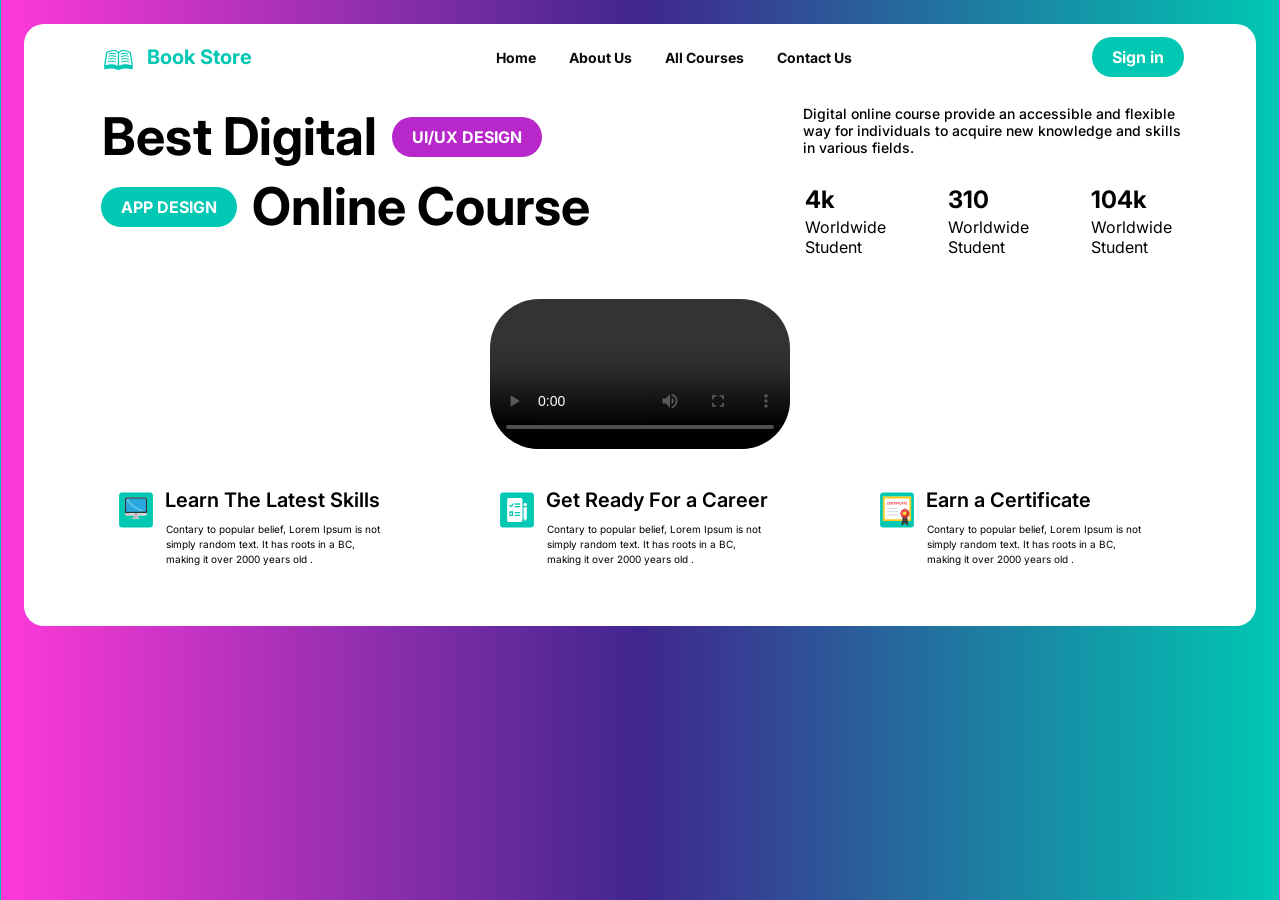
==== Project_1/index.html @ fe752766 "Update existing code files" ====
<!DOCTYPE html>
 <html lang="en">
 <head>
    <meta charset="UTF-8">
    <meta name="viewport" content="width=device-width, initial-scale=1.0"/>
    <link rel="stylesheet" href="./style.css">
    <title>Book Store</title>
 </head>
 <body>
     <div class="main-container">
        <!-- navbar start -->
        <nav class="navbar">
            <div class="logo">
                <img src="./images/Logo.svg" alt="logo"/>
                <span class="company-name">Book Store</span>
            </div>
         <ul class="navbutton">
             <li><a href="#">Home</a></li>
             <li><a href="#">About Us</a></li>
             <li><a href="#">All Courses</a></li>
             <li><a href="#">Contact Us</a></li>
         </ul>
            <a class="sign-btn" href="./website_link/signin.html" >Sign in</a>
        </nav>
        <!-- navbar ends -->


        <!-- HERO-CONTAINER BEGINS -->
        <header class="hero-section">
           <div class="hero-container">
              <div class="hero-top">
                   
                 <div class="hero-title1">

                    <div class="title-1-a">
                        <h1>Best Digital</h1>
                        <span class="badge-purple">UI/UX DESIGN</span>                      
                    </div>
                    
                    <div class="title-1-b">                     
                      <span class="badge-green">APP DESIGN</span>
                      <h1>Online Course</h1>
                    </div>                                   
                </div>
                <div class="hero-top-right">
                <!-- LEFT-PARAGRAPH -->
                      <div>
                        <p class="paragraph-1">Digital online course provide an accessible and flexible <br>way for individuals to acquire new knowledge and skills <br>in various fields.</p>
                      </div>
                <!-- LEFT-PARAGRAPH -->
                <!-- LEFT-PARAGRAPH STATS -->
                 <DIV class="stats">
                    <div class="stats-item">
                        <h2>4k</h2>
                        <p>Worldwide <br>Student</p>
                    </div>
                    <div class="stats-item">
                        <h2>310</h2>
                        <p>Worldwide <br>Student</p>
                    </div>
                    <div class="stats-item">
                        <h2>104k</h2>
                        <p>Worldwide <br>Student</p>
                    </div>
                 </DIV>
                 </div>

                <!-- VIDEO -->
                  </div>
                  <div class="video-placeholder">
                      <video src="./video/generate_a_small_video_with_sa.mp4" controls >My Video</video>           
                  </div>
                <!-- VIDEO ENDS  -->

                <!-- KEY LEARNING OUTCOMES -->
                 <div class="outcomes">
                    
                    <div class="outcomes-1">     
                        <img src="./images/skill.svg" alt="">  
                        <div class="text">                
                        <h4>Learn The Latest Skills</h4>
                        <p>Contary to popular belief, Lorem Ipsum is not <br>simply random text. It has roots in a BC, <br>making it over 2000 years old .</p>
                        </div>
                    </div>
                    
                    <div class="outcomes-1">
                        <img src="./images/career.svg" alt="">   
                        <div class="text">                    
                        <h4>Get Ready For a Career</h4>
                        <p>Contary to popular belief, Lorem Ipsum is not <br>simply random text. It has roots in a BC, <br>making it over 2000 years old .</p>
                        </div> 
                    </div>
                    
                    <div class="outcomes-1">
                        <img src="./images/certificate.svg" alt="">
                        <div class="text">
                        <h4>Earn a Certificate</h4>
                        <p>Contary to popular belief, Lorem Ipsum is not <br>simply random text. It has roots in a BC, <br>making it over 2000 years old .</p>
                        </div>
                    </div>
                 </div>

                 <div>
                    
                 </div>
           </div>
        </header>
        
     </div>


     
 </body>
 </html>
---- Project_1/style.css ----
@import url('https://fonts.googleapis.com/css2?family=Inter:wght@100..900&display=swap');

.dummy {
    font-family: "Inter", sans-serif;
}

:root {
    --accent-mint: #00C8B3;
    --regular-white: #FFFFFF;
    --light-purple: #B727CA;
}

* {
    margin: 1px;
    padding: 1px;
    box-sizing: border-box;
}

body {
    font-family: "Inter", sans-serif;
    padding: 20px;
    background: linear-gradient(to right,#FE39DA,#40268E, #00C8B3);
}
.main-container{
    background-color: #FFFFFF;
    border-radius: 20px;
    padding: 10px;
}
.navbar {
    display: flex;
    align-items: center;
    justify-content: space-between;
    gap: 20px;
    top:0%;
    left: 0%;
    padding-left: 65px;
    padding-right: 60px;
}
.navbutton{
    display: flex;
    gap: 25px;
    color: #141414;
    
    list-style-type: none;
    align-items: center;
    font-weight: 400;
    text-align: center;
}
.logo {
    display:flex;
    align-items: center;
    gap: 10px;
}
.logo img {
      height: 31px;
      width: 31px;
}
.company-name {
     font-weight: bold;
     color: #00C8B3;
     font-size: 20px;   
     
}
.navbutton a{
    
    font-size: 14px;
    color: #0a0a0a;
    text-decoration-line: none;
    font-weight: bold;
}
.sign-btn {
    background-color: #00C8B3;
    color: #FFFFFF;
    padding: 10px 20px;
    border-radius: 20px;
    align-items: center;
    font-weight: 400;
    font-weight: bold;
    display: inline-flex;
    list-style-type: none;
    text-decoration: none;
    justify-content: center;  
}

.hero-top{
    display:flex;
    justify-content: space-between;
    align-items: flex-start;
    padding: 8px 18px;
}
.hero-title1{
    padding: 8px 18px;
    padding-left: 40px;
    justify-content: space-between;
    align-items: flex-start;
}
.title-1-a{
    display: flex;
    align-items: center;
    gap: 12px;
}
.title-1-b{
    display: flex;
    align-items: center;
    gap: 12px;
}
h1{
    font-size: 52px;
    font-weight: bolder;
}

.badge-purple{
    right: 100px;
    background-color: #B727CA;
    color:#FFFFFF;
    font-weight: bold;
    padding: 10px 20px;
    border-radius: 20px;
}
.badge-green{
    background-color: #00C8B3;
    color:#FFFFFF;
    font-weight: bold;
    padding: 10px 20px;
    border-radius: 20px;
}
.hero-top-right{
    display:flex;
    flex-direction: column;
}
.paragraph-1{
    text-align: left;
    font-size: 14px;
    font-weight: 500;
    margin-right: 20px;
    padding: 8px 18px;
    
}
.stats{
    display: flex;
    gap: 20px;
    margin-top: 10px;
    margin-right: 8px;
    text-align: left;

}
.stats-item{
   padding: 4px 18px; 
   padding-right: 18px;
}
.stats-item\h2{
    font-size: 30px;
}
.stats-item\p{
    font-size: 14px;
}
.video-placeholder{
    display: flex;
    align-items: center;
    justify-content: center;
    align-items: center;
    width: 100%;
    margin: 20px auto;
}
.video-placeholder video{
    border-radius: 50px;
    max-width: 1150px;
    height: auto;
}

.outcomes{
    margin-left: 50px;
    margin-right: 10px;
    display:flex;
    justify-content: space-between;
    gap: -25px;
    margin-top: 30px;
}
.outcomes-1{
    display: flex;
    align-items: flex-start;
    gap: 1px;
    flex:1;
    
}
.outcomes-1 img{
    width: 150px;
    height:150px;
    margin-right: -50px;
    margin-left: -30px;
    margin-top: -50px;
    margin-bottom: 20px;
}

.text h4{
    margin: 0;
    font-size: 20px;
    font-weight: 600;
}
.text p{
    margin-top: 8px;
    line-height: 1.5;
    font-size: 10px;
}
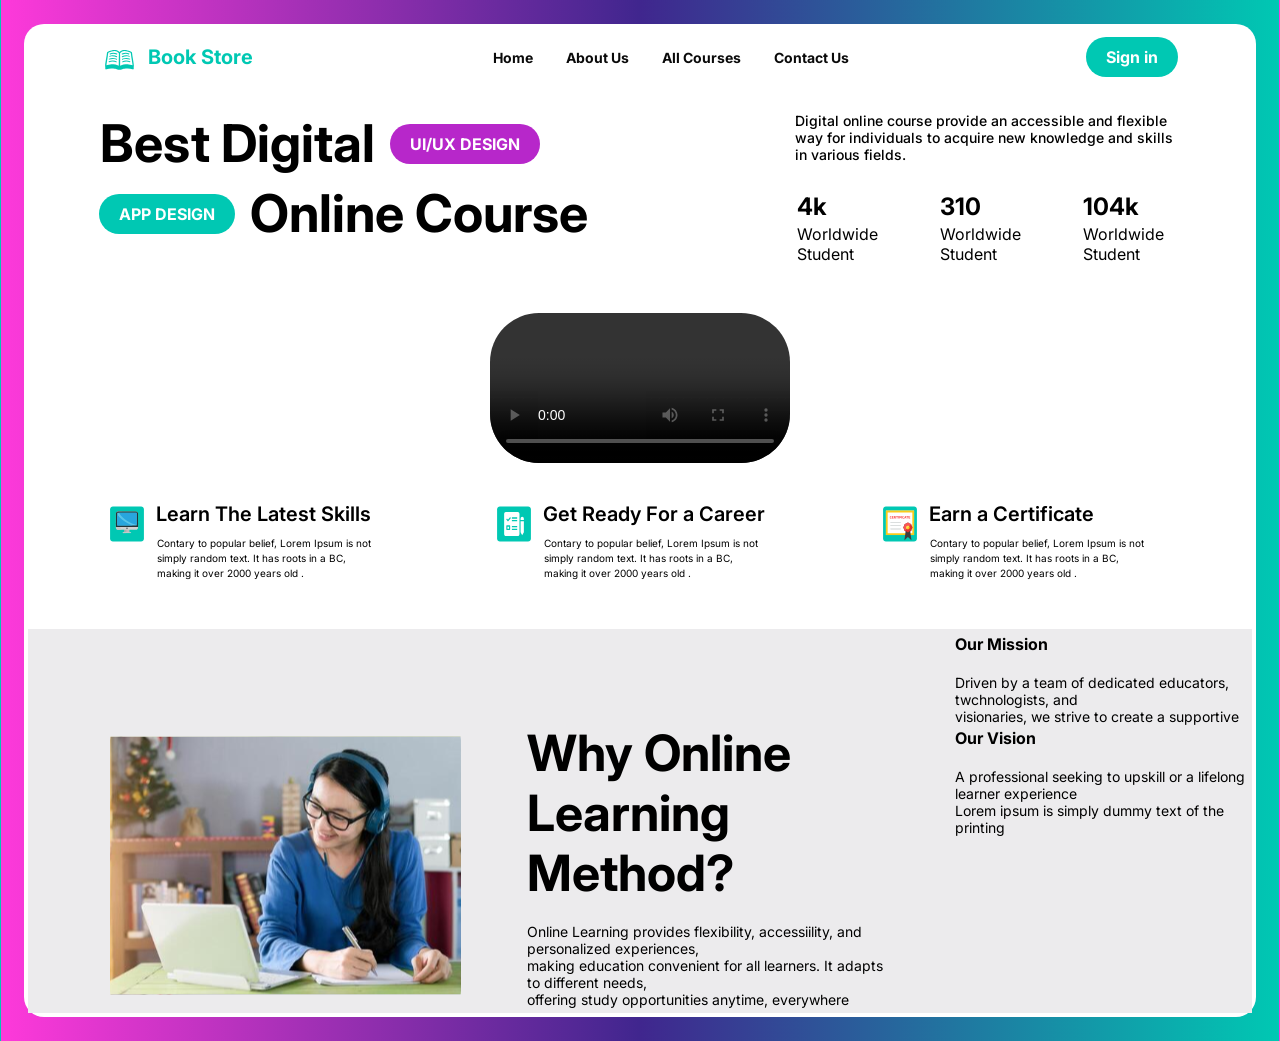
==== commit b7619b81: "commit" ====
--- a/Project_1/index.html
+++ b/Project_1/index.html
@@ -65,7 +65,7 @@
                  </DIV>
                  </div>
 
-                <!-- VIDEO -->
+            <!-- VIDEO -->
                   </div>
                   <div class="video-placeholder">
                       <video src="./video/generate_a_small_video_with_sa.mp4" controls >My Video</video>           
@@ -99,12 +99,25 @@
                         </div>
                     </div>
                  </div>
-
-                 <div>
-                    
-                 </div>
            </div>
         </header>
+        <main class="hero-middle">
+            <div class="hero-middle-top">
+                  <img src="./images/Why Online learning method.svg" alt="Online Learning">
+               
+                <div class="hero-middle-top-text">
+                    <h2>Why Online <br>Learning Method?</h2>
+                    <p>Online Learning provides flexibility, accessiility, and personalized experiences, <br>making education convenient for all learners. It adapts to different needs, <br>offering study opportunities anytime, everywhere </p>
+                </div>
+                  
+                  <div class="hero-middle-top-text-1">
+                    <h4>Our Mission</h4>
+                    <p>Driven by a team of dedicated educators, twchnologists, and <br>visionaries, we strive to create a supportive</p>
+                    <h4>Our Vision</h4>
+                    <p>A professional seeking to upskill or a lifelong learner experience <br>Lorem ipsum is simply dummy text of the printing</p>
+                  </div>               
+            </div>
+        </main>
         
      </div>
 
--- a/Project_1/style.css
+++ b/Project_1/style.css
@@ -24,7 +24,7 @@
 .main-container{
     background-color: #FFFFFF;
     border-radius: 20px;
-    padding: 10px;
+    padding-top: 10px;
 }
 .navbar {
     display: flex;
@@ -33,8 +33,8 @@
     gap: 20px;
     top:0%;
     left: 0%;
-    padding-left: 65px;
-    padding-right: 60px;
+    padding-left: 75px;
+    padding-right: 75px;
 }
 .navbutton{
     display: flex;
@@ -58,8 +58,7 @@
 .company-name {
      font-weight: bold;
      color: #00C8B3;
-     font-size: 20px;   
-     
+     font-size: 20px;    
 }
 .navbutton a{
     
@@ -86,7 +85,7 @@
     display:flex;
     justify-content: space-between;
     align-items: flex-start;
-    padding: 8px 18px;
+    padding: 15px 25px;
 }
 .hero-title1{
     padding: 8px 18px;
@@ -132,8 +131,9 @@
     text-align: left;
     font-size: 14px;
     font-weight: 500;
-    margin-right: 20px;
+    margin-right: 30px;
     padding: 8px 18px;
+
     
 }
 .stats{
@@ -203,3 +203,36 @@
     font-size: 10px;
 }
 
+.hero-middle-top{
+    background-color: #ECEBED;
+    display: flex;
+    gap: 60px; 
+}
+.hero-middle-top img{
+    border-radius: 20px;
+    align-items: center;
+    margin-left: 80px;
+    margin-top: 90px;
+    width: 500px;
+    height: auto;
+   
+}
+.hero-middle-top-text h2{
+    margin-top: 90px;
+    font-weight: bolder;
+    font-size: 50px;
+    
+}
+.hero-middle-top-text p{
+    margin-top: 18px;
+    font-size: 14px;
+}
+.hero-middle-top-text-1{
+   text-align: left;
+    align-items: center;
+}
+.hero-middle-top-text-1 h4{}
+.hero-middle-top-text-1 p{
+    margin-top: 18px;
+    font-size: 14px;
+}
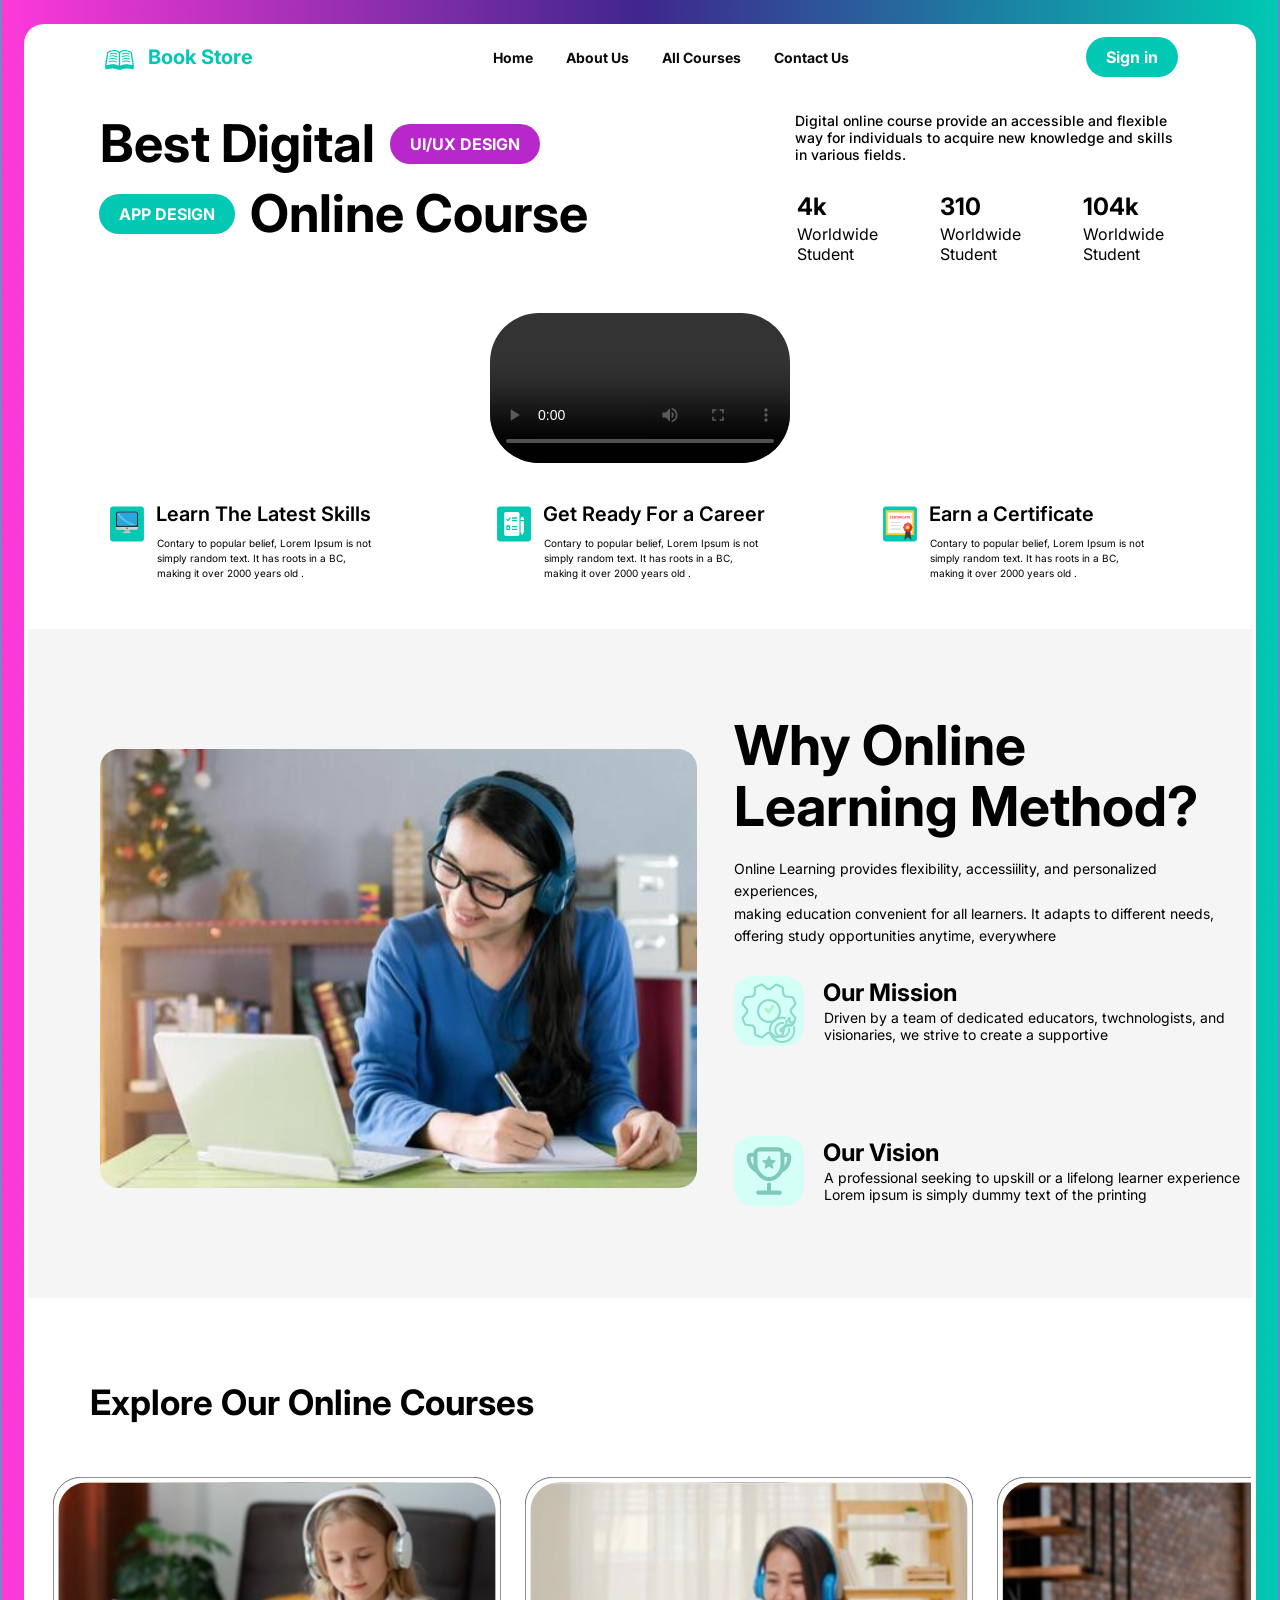
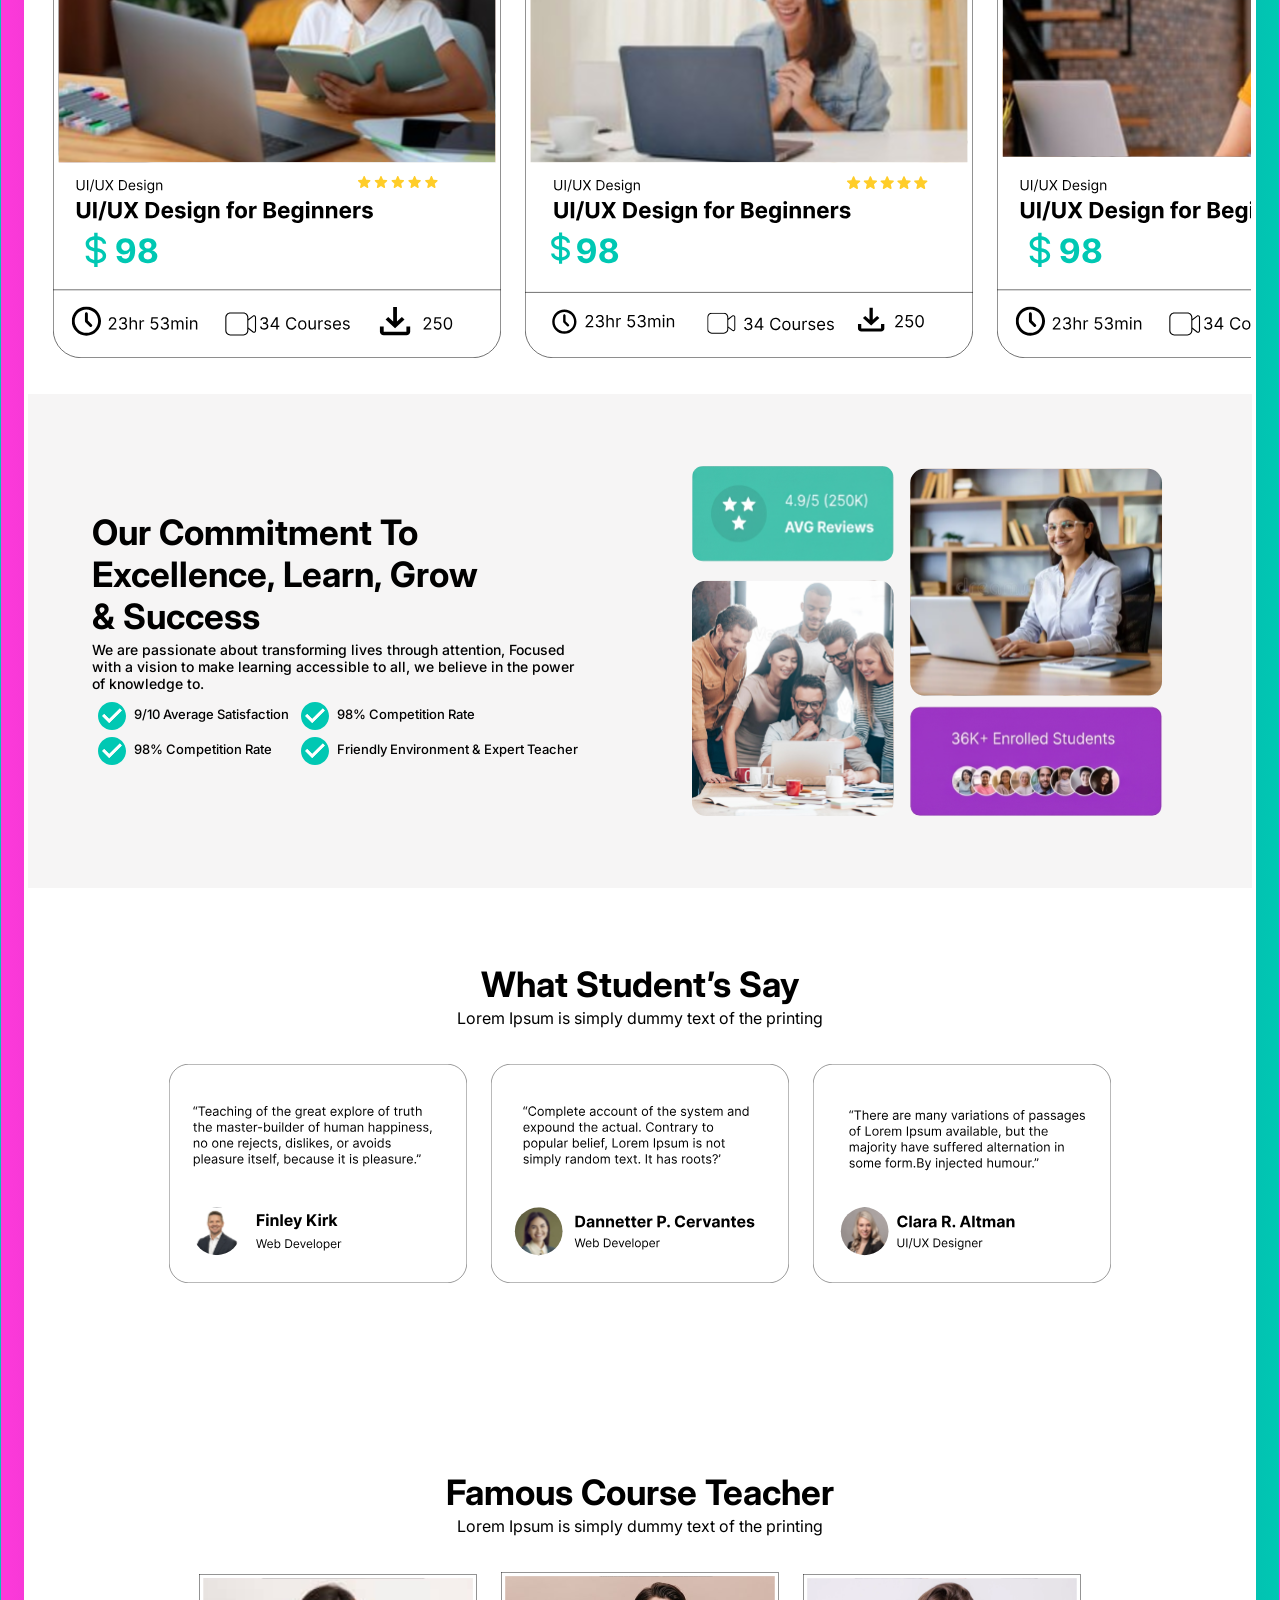
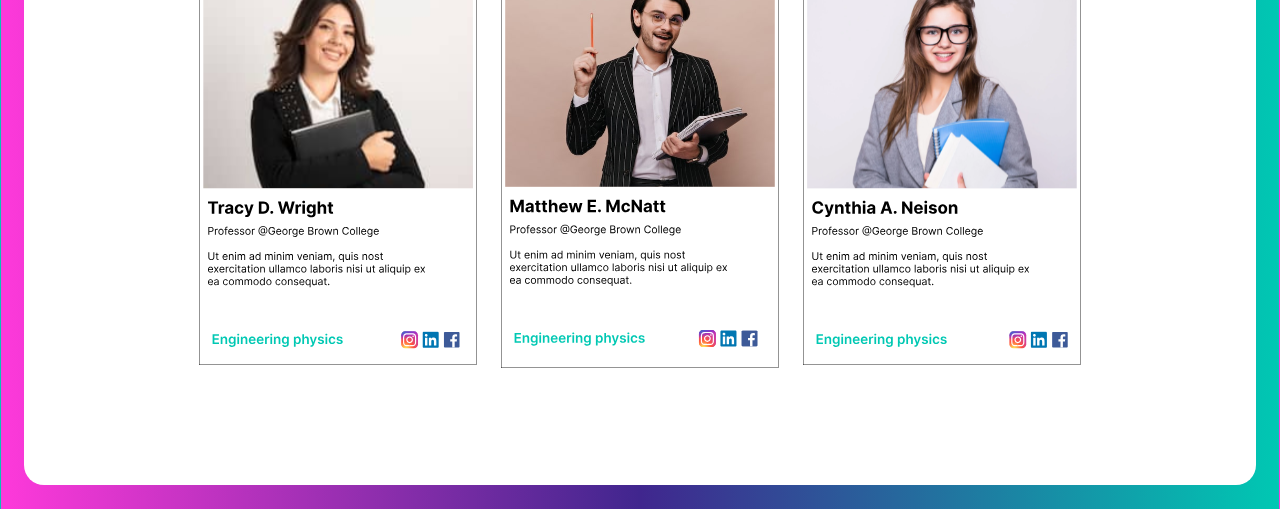
==== commit 4db14435: "update" ====
--- a/Project_1/index.html
+++ b/Project_1/index.html
@@ -102,26 +102,120 @@
            </div>
         </header>
         <main class="hero-middle">
+
+            <!-- Why Online Learning Method Start-->
             <div class="hero-middle-top">
                   <img src="./images/Why Online learning method.svg" alt="Online Learning">
-               
+               <div class="right-content">
                 <div class="hero-middle-top-text">
                     <h2>Why Online <br>Learning Method?</h2>
                     <p>Online Learning provides flexibility, accessiility, and personalized experiences, <br>making education convenient for all learners. It adapts to different needs, <br>offering study opportunities anytime, everywhere </p>
                 </div>
                   
-                  <div class="hero-middle-top-text-1">
-                    <h4>Our Mission</h4>
-                    <p>Driven by a team of dedicated educators, twchnologists, and <br>visionaries, we strive to create a supportive</p>
-                    <h4>Our Vision</h4>
-                    <p>A professional seeking to upskill or a lifelong learner experience <br>Lorem ipsum is simply dummy text of the printing</p>
-                  </div>               
-            </div>
+                  <div class="mission-vision-box">
+                    <!-- Our Mission Starts-->
+                    <div class="mission-vision">
+                       <img src="./images/our mission.svg" alt="Our Mission">
+                       <div class="mission">
+                        <h4>Our Mission</h4>
+                        <p>Driven by a team of dedicated educators, twchnologists, and <br>visionaries, we strive to create a supportive</p>
+                       </div>
+                    </div>
+                    <!-- Our Mission Ends-->
+                    
+                    <!-- Our Vision Starts-->
+                    <div class="mission-vision">
+                      <img src="./images/our vision.svg" alt="Our Vision">
+                      <div class="vision">
+                       <h4>Our Vision</h4>
+                       <p>A professional seeking to upskill or a lifelong learner experience <br>Lorem ipsum is simply dummy text of the printing</p>
+                      </div>
+                    </div>
+                    <!-- Our Vision Ends-->
+                  </div>  
+                  </div>             
+            </div>
+            <!-- Why Online Learning Method Ends-->
+
+            <!-- Online Courses Starts -->
+             <div class="online-courses">
+                <h3>Explore Our Online Courses</h3>
+                <section class="horizontal-scroll">
+                 <div class="Courses">
+                  <!-- Course-1 -->
+                  <img src="./images/Course-1.svg" alt="Course-1">
+                  <!-- Course-2 -->
+                  <img src="./images/Course-2.svg" alt="Course-2">
+                  <!-- Course-3 -->
+                  <img src="./images/Course-3.svg" alt="Course-3">
+                 </div>
+                </section>
+             </div>
+             <!-- Online Courses Ends -->
+
+             <!-- Reviews Start -->
+              <div class="hero-middle-review">
+                <div class="hero-middle-review-text">
+                  <h2>Our Commitment To <br>Excellence, Learn, Grow <br>& Success</h2>
+                  <p>We are passionate about transforming lives through attention, Focused <br>with a vision to make learning accessible to all, we believe in the power <br>of knowledge to.</p>
+                  <div class="review-box">
+                    <div class="reviews">
+                        <span class="tick-icon">
+                        <img src="./images/Tick.svg" alt="Tick">
+                        <p>9/10 Average Satisfaction</p>
+                        </span>
+                        <span class="tick-icon">
+                        <img src="./images/Tick.svg" alt="Tick">
+                        <p>98% Competition Rate</p>
+                        </span>
+                    </div>
+                    <div class="reviews">
+                        <span class="tick-icon">
+                        <img src="./images/Tick.svg" alt="Tick">
+                        <p>98% Competition Rate</p>
+                        </span>
+                        <span class="tick-icon">
+                        <img src="./images/Tick.svg" alt="Tick">
+                        <p>Friendly Environment & Expert Teacher</p>
+                        </span>                       
+                    </div>
+                  </div>
+                </div>
+                <img class="review-icon" src="./images/review.svg" alt="">
+              </div>
+            <!-- Reviews ENDS -->
+
+            <!-- TESTIMONIALS STARTS -->
+            <div class="hero-middle-testimonials">
+                <div class="hero-middle-testimonials-text">
+                   <h2>What Student’s Say</h2>
+                   <p>Lorem Ipsum is simply dummy text of the printing </p>
+                </div>
+                <div class="testimonials">
+                    <img src="./images/testimonials-1.svg" alt="testimonials-1">
+                    <img src="./images/testimonials-2.svg" alt="testimonials-2">
+                    <img src="./images/testimonials-3.svg" alt="testimonials-3">
+                </div>
+            </div>
+            <!-- TESTIMONIALS ENDS -->
+
+            <!-- TEACHERS STARTS -->
+            <div class="hero-middle-teacher">
+              <div class="hero-middle-teacher-text">
+                   <h2>Famous Course Teacher</h2>
+                   <p>Lorem Ipsum is simply dummy text of the printing </p>
+              </div>
+              <div class="teacchers">
+                <img src="./images/teacher-1.svg" alt="">
+                <img src="./images/teacher-2.svg" alt="">
+                <img src="./images/teacher-3.svg" alt="">
+              </div>
+            </div>
+            <!-- TEACHERS ENDS -->
+
+
         </main>
         
      </div>
-
-
-     
  </body>
  </html>
--- a/Project_1/style.css
+++ b/Project_1/style.css
@@ -204,35 +204,191 @@
 }
 
 .hero-middle-top{
-    background-color: #ECEBED;
-    display: flex;
-    gap: 60px; 
+    background-color: #F6F5F5;
+    display: flex;
+    align-items: center;
+    justify-content: flex-start;
+    gap: 25px; 
+    margin-bottom: 0px;
 }
 .hero-middle-top img{
     border-radius: 20px;
-    align-items: center;
-    margin-left: 80px;
-    margin-top: 90px;
+    width: 600px;
+    height: auto; 
+    margin-left: 70px;
+    margin-top: 50px;
+    margin-bottom: 40px;
+}
+.right-content{
+    display: flex;
+    flex-direction: column;
+    margin-left: 5px;
+    margin-top: 80px;
+}
+.hero-middle-top-text h2{
+    font-weight: bolder;
+    font-size: 55px;  
+    line-height: 1.1;
+    margin-bottom: 20px;
+}
+.hero-middle-top-text p{
+    font-size: 14px;
+    line-height: 1.6;
+}
+.mission-vision-box {
+    margin-top: 20px;
+    display: flex;
+    flex-direction: column;
+    margin-left: -20px;
+
+}
+.mission-vision {
+    display: flex;
+    gap: 10px;
+    align-content: flex-start;
+    margin-bottom: 45px;
+}
+.mission-vision img{
+    width:72px;
+    height:auto;
+    margin-left: 20px;
+    margin-right: 5px;
+    margin-top: 0px;
+}
+.mission-vision h4{
+    margin: 0;
+    font-size: 24px;
+    font-weight: 600px;
+    padding-bottom: 0px;
+}
+.mission-vision p{
+    font-size: 14px;  
+}
+.mission{
+    display: flex;
+    flex-direction: column;
+    gap: 0px;
+}
+.vision{
+    display: flex;
+    flex-direction: column;  
+}
+.online-courses h3{
+    padding-top: 80px;
+    padding-left: 60px;
+    padding-bottom: 20px;
+    font-size: 35px;
+    font-weight: bolder;
+}
+.horizontal-scroll{
+    width:100%;
+    padding: 20px 0;
+}
+.Courses{
+    display: flex;
+    gap: 20px;
+    overflow-x: auto;
+    overflow-y: hidden;
+    padding: 10px 20px;
+    scroll-behavior: smooth;
+}
+.Courses img {
+    width: 450px;
+    height:483.75px;
+    object-fit: cover;
+    flex-shrink: 0;
+}
+.Courses::-webkit-scrollbar {
+    height: 8px;
+}
+.Courses::-webkit-scrollbar-thumb {
+    background: #888;
+    border-radius: 10px;
+}
+.Courses::-webkit-scrollbar-track {
+    background: #eee;
+}
+.hero-middle-review{
+    background-color: #F6F5F5;
+    display:flex;
+    padding: 70px 60px;
+    align-items: center;
+    justify-content: space-between;
+    gap: 10px
+}
+.hero-middle-review-text{
+    display: flex;
+    flex-direction: column;
+}
+.hero-middle-review-text h2{
+    font-size: 35px;
+    font-weight: bold;
+}
+.hero-middle-review-text p{
+    font-size: 14px;
+    font-weight: 500;
+}
+.review-box{
+    display: flex;
+}
+
+.reviews p{
+    font-size: 13px;
+    padding-top: 5px;
+}
+.reviews span{
+    display: flex;
+    gap: 4px;
+}
+span img{
+    width: 30px;
+    height: auto;
+}
+.review-icon{
     width: 500px;
     height: auto;
-   
-}
-.hero-middle-top-text h2{
-    margin-top: 90px;
-    font-weight: bolder;
-    font-size: 50px;
-    
-}
-.hero-middle-top-text p{
-    margin-top: 18px;
-    font-size: 14px;
-}
-.hero-middle-top-text-1{
-   text-align: left;
-    align-items: center;
-}
-.hero-middle-top-text-1 h4{}
-.hero-middle-top-text-1 p{
-    margin-top: 18px;
-    font-size: 14px;
-}
+}
+.hero-middle-testimonials{
+    padding-top: 70px;
+    padding-bottom: 70px;
+}
+.hero-middle-testimonials-text{
+    text-align: center;
+}
+.hero-middle-testimonials h2{
+    font-size: 35px;
+}
+.testimonials{
+    display: flex;
+    padding-top: 30px;
+    gap: 20px;
+    align-items: center;
+    justify-content: center;
+    padding-bottom: 40px;
+}
+.testimonials img{
+    width:300px;
+    height:auto;  
+}
+.hero-middle-teacher{
+    padding-top: 70px;
+    padding-bottom: 70px;
+}
+.hero-middle-teacher-text{
+    text-align: center;
+}
+.hero-middle-teacher-text h2{
+    font-size: 35px;
+}
+.teacchers{
+    display: flex;
+    padding-top: 30px;
+    gap: 20px;
+    align-items: center;
+    justify-content: center;
+    padding-bottom: 40px;
+}
+.teacchers img{
+    width:280px;
+    height:auto; 
+}
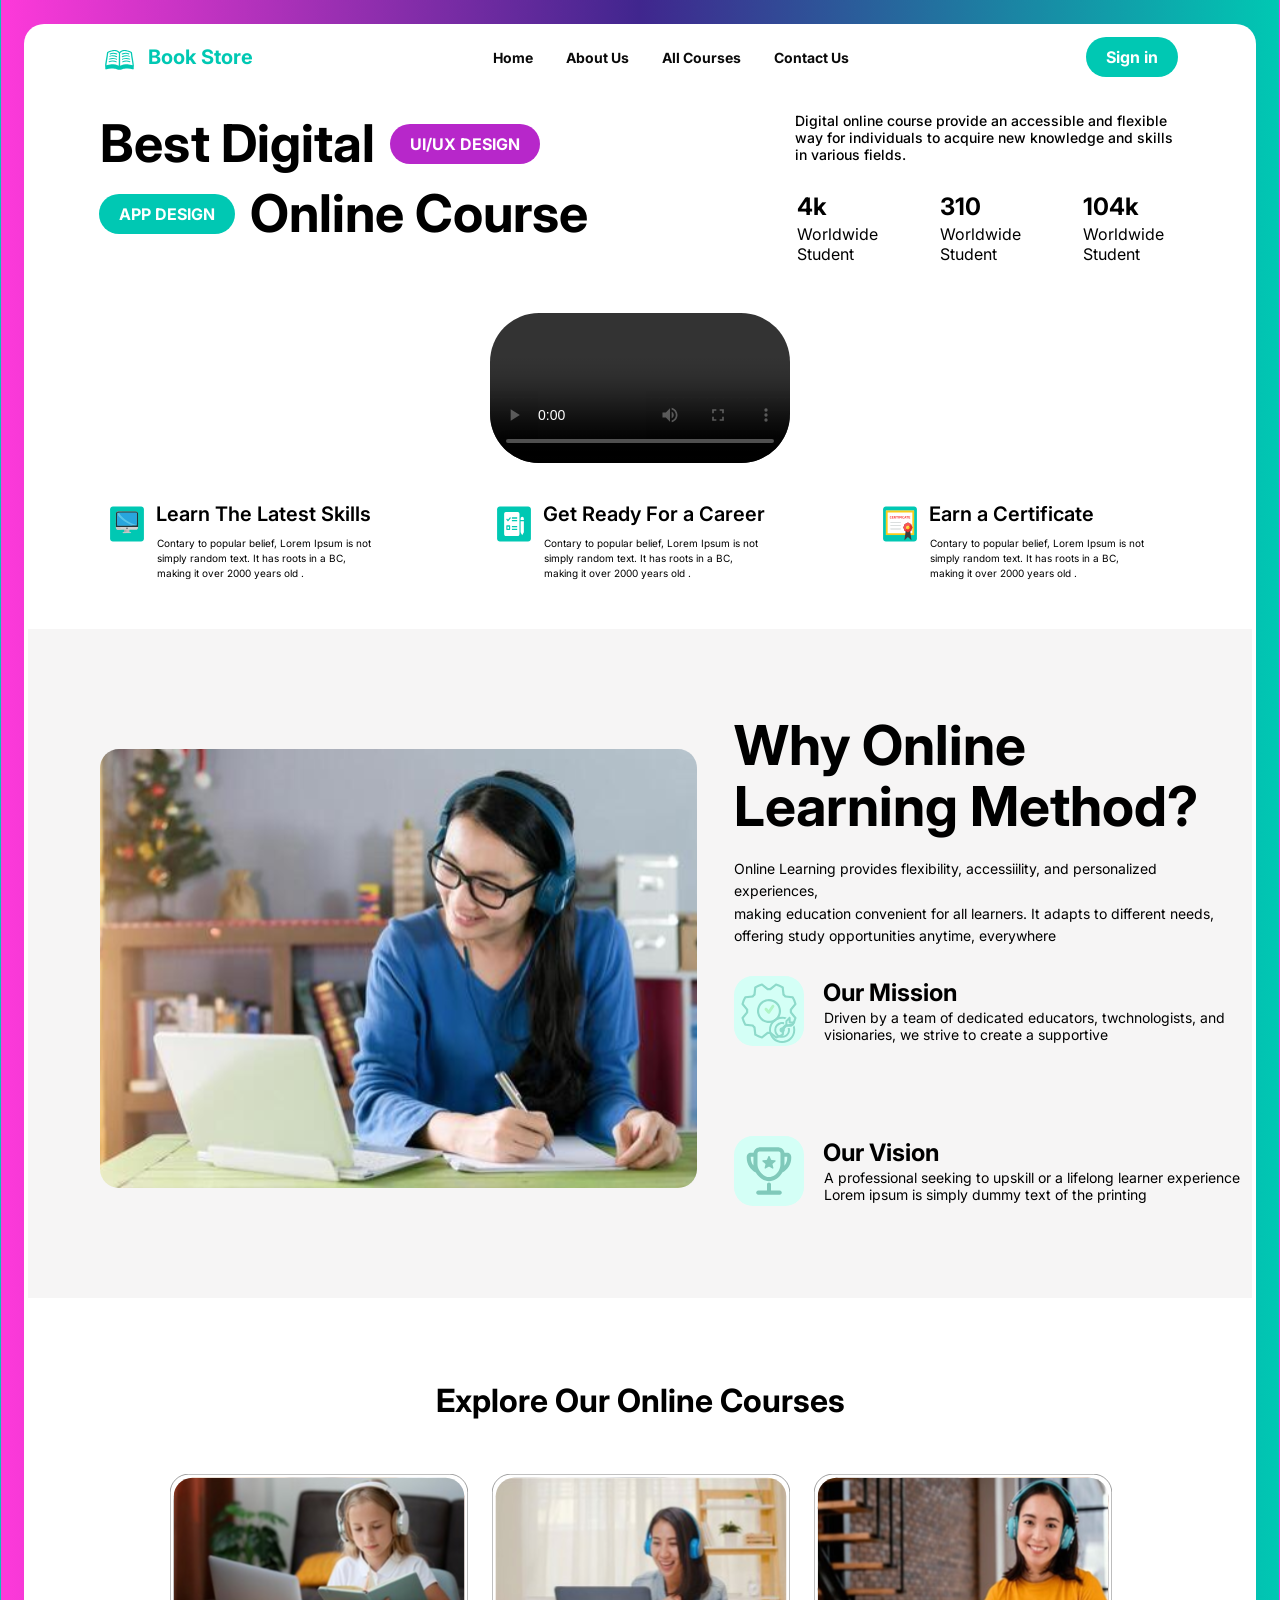
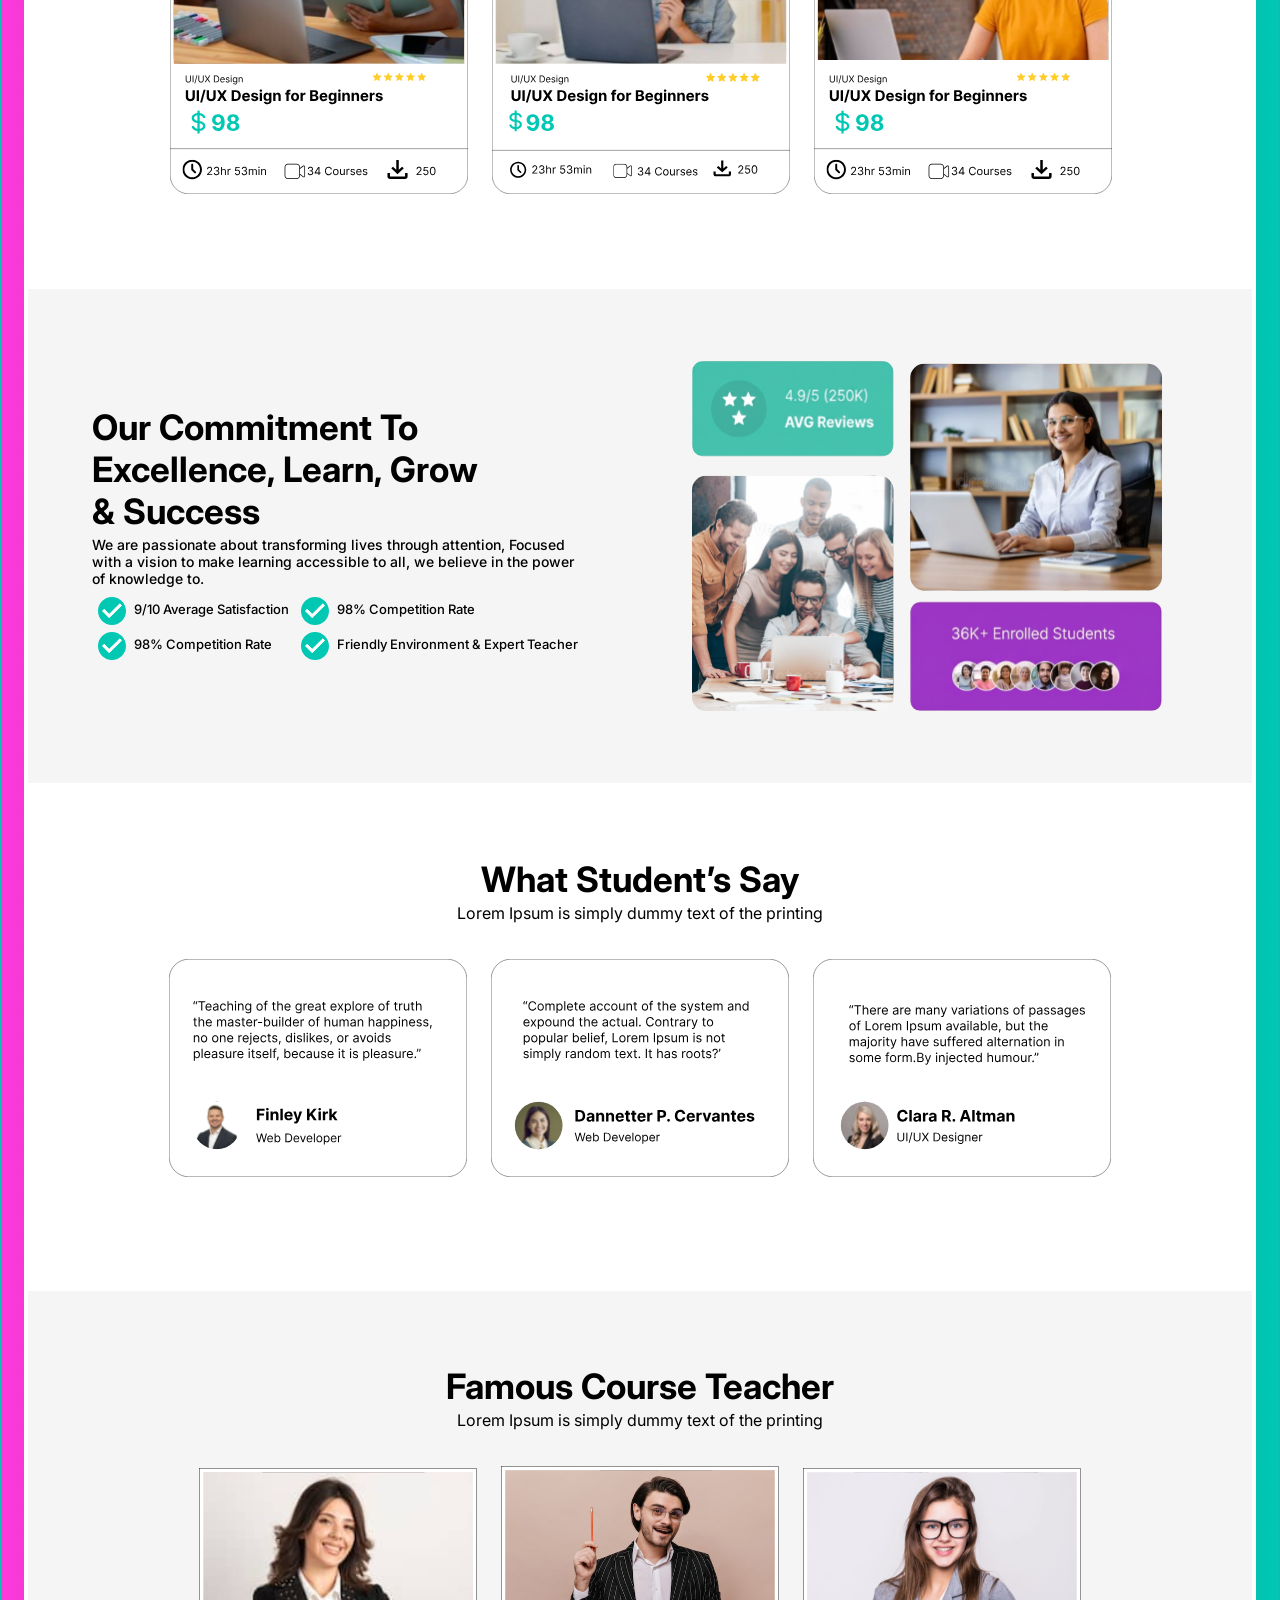
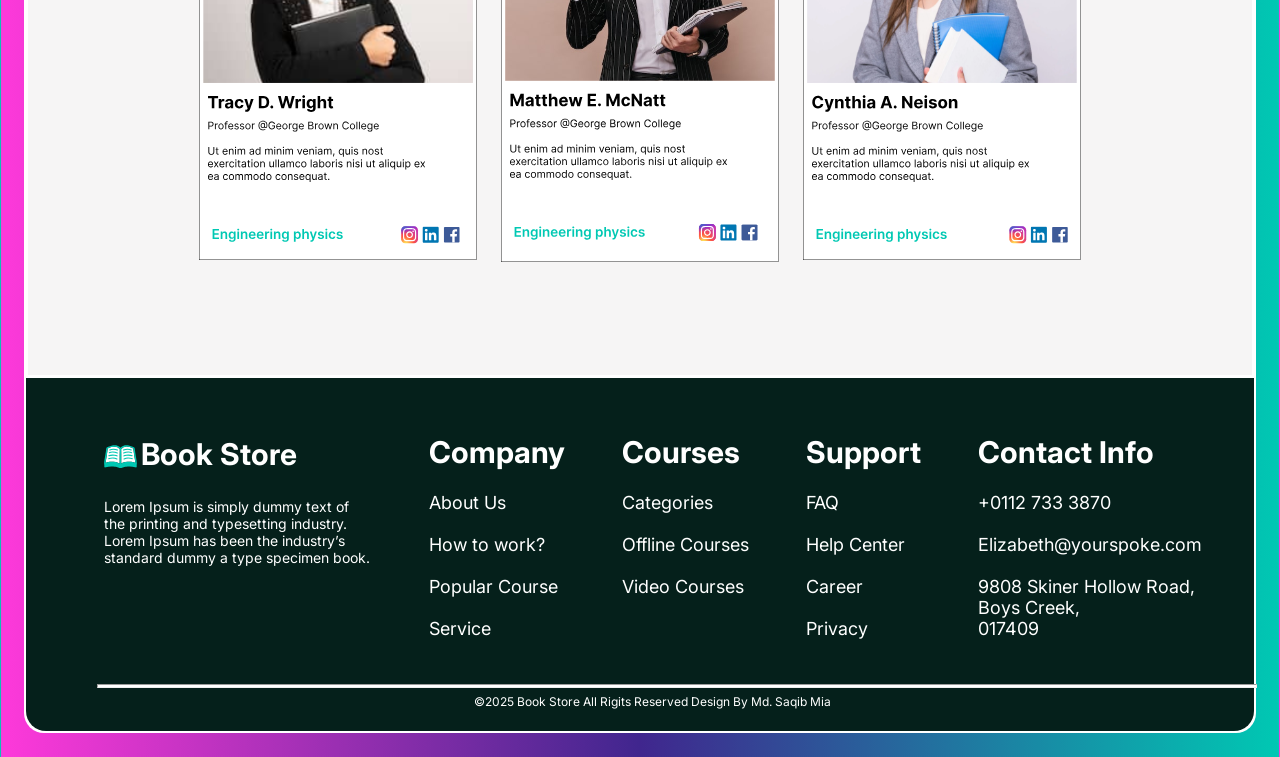
==== commit 521390d9: "update" ====
--- a/Project_1/index.html
+++ b/Project_1/index.html
@@ -212,9 +212,38 @@
               </div>
             </div>
             <!-- TEACHERS ENDS -->
-
-
         </main>
+        <footer class="hero-last">
+            <div class="information">
+                <div class="company-info">
+                    <div class="info-company-name">
+                        <img src="./images/Logo.svg" alt="Company-Logo">
+                        <h4>Book Store</h4>
+                    </div>
+                    <div class="info-company-about">
+                        <p>Lorem Ipsum is simply dummy text of <br>the printing and typesetting industry.<br>Lorem Ipsum has been the industry’s <br>standard dummy a type specimen book.</p>
+                    </div>
+                </div>
+                <div class="Company">
+                    <h4>Company</h4>
+                    <p>About Us<br><br>How to work?<br><br>Popular Course<br><br>Service</p>
+                </div>
+                <div class="Courses-info">
+                    <h4>Courses</h4>
+                    <p>Categories<br><br>Offline Courses<br><br>Video Courses</p>
+                </div>
+                <div class="Support-info">
+                    <h4>Support</h4>
+                    <p>FAQ<br><br>Help Center<br><br>Career<br><br>Privacy</p>
+                </div>
+                <div class="Contact-info">
+                    <h4>Contact Info</h4>
+                    <p>+0112 733 3870<br><br>Elizabeth@yourspoke.com<br><br>9808 Skiner Hollow Road,<br>Boys Creek,<br>017409</p>
+                </div>
+            </div>
+            <hr class="horizontal-ruler">
+            <p class="copyright">©2025 Book Store  All Rigits Reserved Design By Md. Saqib Mia</p>
+        </footer>
         
      </div>
  </body>
--- a/Project_1/style.css
+++ b/Project_1/style.css
@@ -275,10 +275,10 @@
 }
 .online-courses h3{
     padding-top: 80px;
-    padding-left: 60px;
-    padding-bottom: 20px;
-    font-size: 35px;
+    padding-bottom: 20px;
+    font-size: 32px;
     font-weight: bolder;
+    text-align: center;
 }
 .horizontal-scroll{
     width:100%;
@@ -291,12 +291,15 @@
     overflow-y: hidden;
     padding: 10px 20px;
     scroll-behavior: smooth;
+    align-items: center;
+    justify-content: center;
 }
 .Courses img {
-    width: 450px;
-    height:483.75px;
+    width: 300px;
+    height:auto;
     object-fit: cover;
     flex-shrink: 0;
+    padding-bottom: 60px;
 }
 .Courses::-webkit-scrollbar {
     height: 8px;
@@ -371,6 +374,7 @@
     height:auto;  
 }
 .hero-middle-teacher{
+    background-color: #F6F5F5;
     padding-top: 70px;
     padding-bottom: 70px;
 }
@@ -391,4 +395,90 @@
 .teacchers img{
     width:280px;
     height:auto; 
-}+}
+.hero-last{
+    background-color: #05201B;
+    color: #FFFFFF;
+    padding-top: 50px;
+    padding-left: 70px;
+    border-bottom-left-radius: 20px;
+    border-bottom-right-radius: 20px;
+}
+.information{
+    display: flex;
+    gap: 40px;
+}
+.info-company-name{
+    display: flex;
+    
+}
+.info-company-name img{
+    width:35px;
+    padding-bottom: 20px;
+}
+.info-company-name h4{
+    font-size: 30px;
+    padding-bottom: 20px;
+}
+.info-company-about p{
+    font-size: 14px;
+    padding-bottom: 20px;
+}
+.Company{
+    padding-left: 10px;
+}
+.Company h4{
+    font-size: 30px;
+    padding-bottom: 20px;
+}
+.Company p{
+    font-size: 18px;
+}
+.Courses-info{
+    padding-left: 10px;
+}
+.Courses-info h4{
+    font-size: 30px;
+    padding-bottom: 20px;
+}
+.Courses-info p{
+    font-size: 18px;
+}
+.Support-info{
+    padding-left: 10px;
+}
+.Support-info h4{
+    font-size: 30px;
+    padding-bottom: 20px;
+}
+.Support-info p{
+    font-size: 18px;
+}
+.Contact-info{
+    padding-left: 10px;
+}
+.Contact-info h4{
+    font-size: 30px;
+    padding-bottom: 20px;
+}
+.Contact-info p{
+    font-size: 18px;
+}
+.horizontal-ruler{
+    width: 1160px;
+    height: 1px;
+    margin-top: 40px;
+    align-items: center;
+    justify-content: center;
+    background-color: #FFFFFF;
+    margin-bottom: 5px;
+    border-radius: 0px;
+}
+.copyright {
+    text-align: center;
+    justify-content: center;
+    font-size: 12px;
+    padding-left: -50px;
+    padding-right: 45px;
+    padding-bottom: 20px;
+}
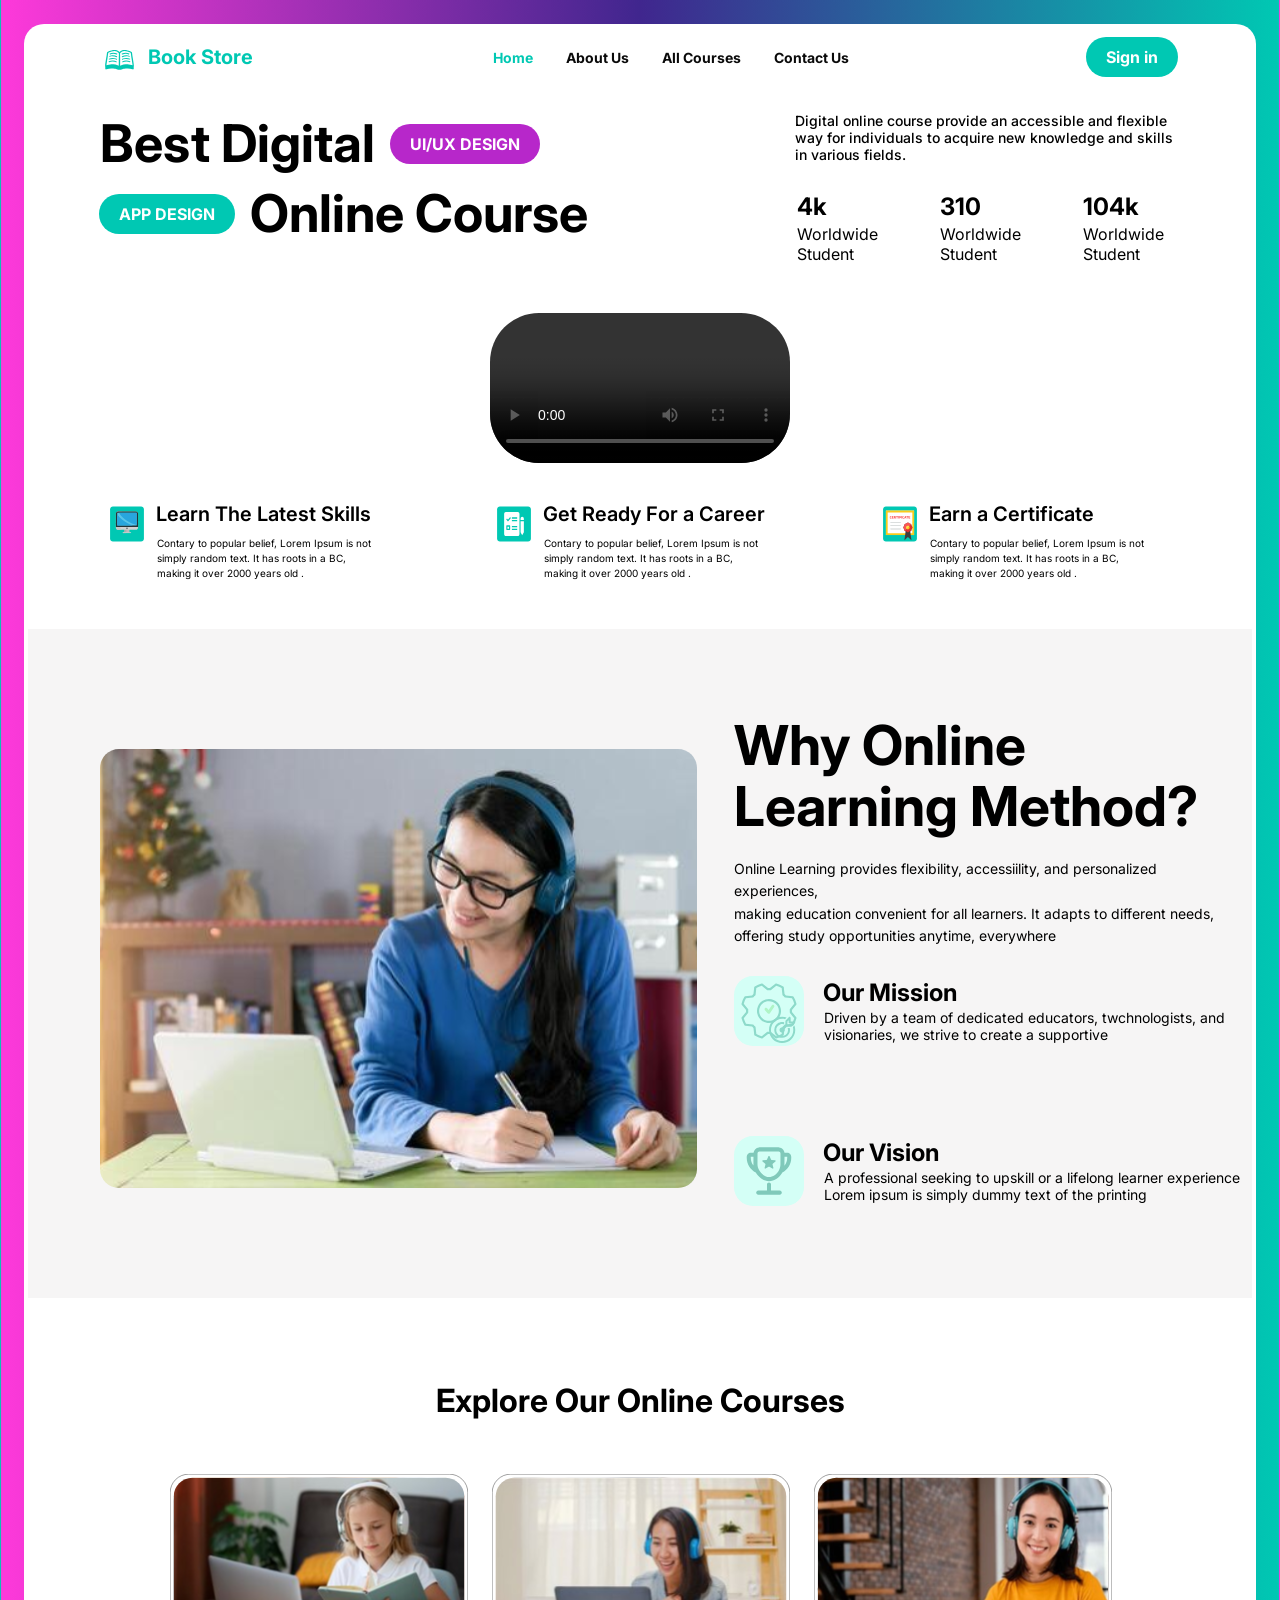
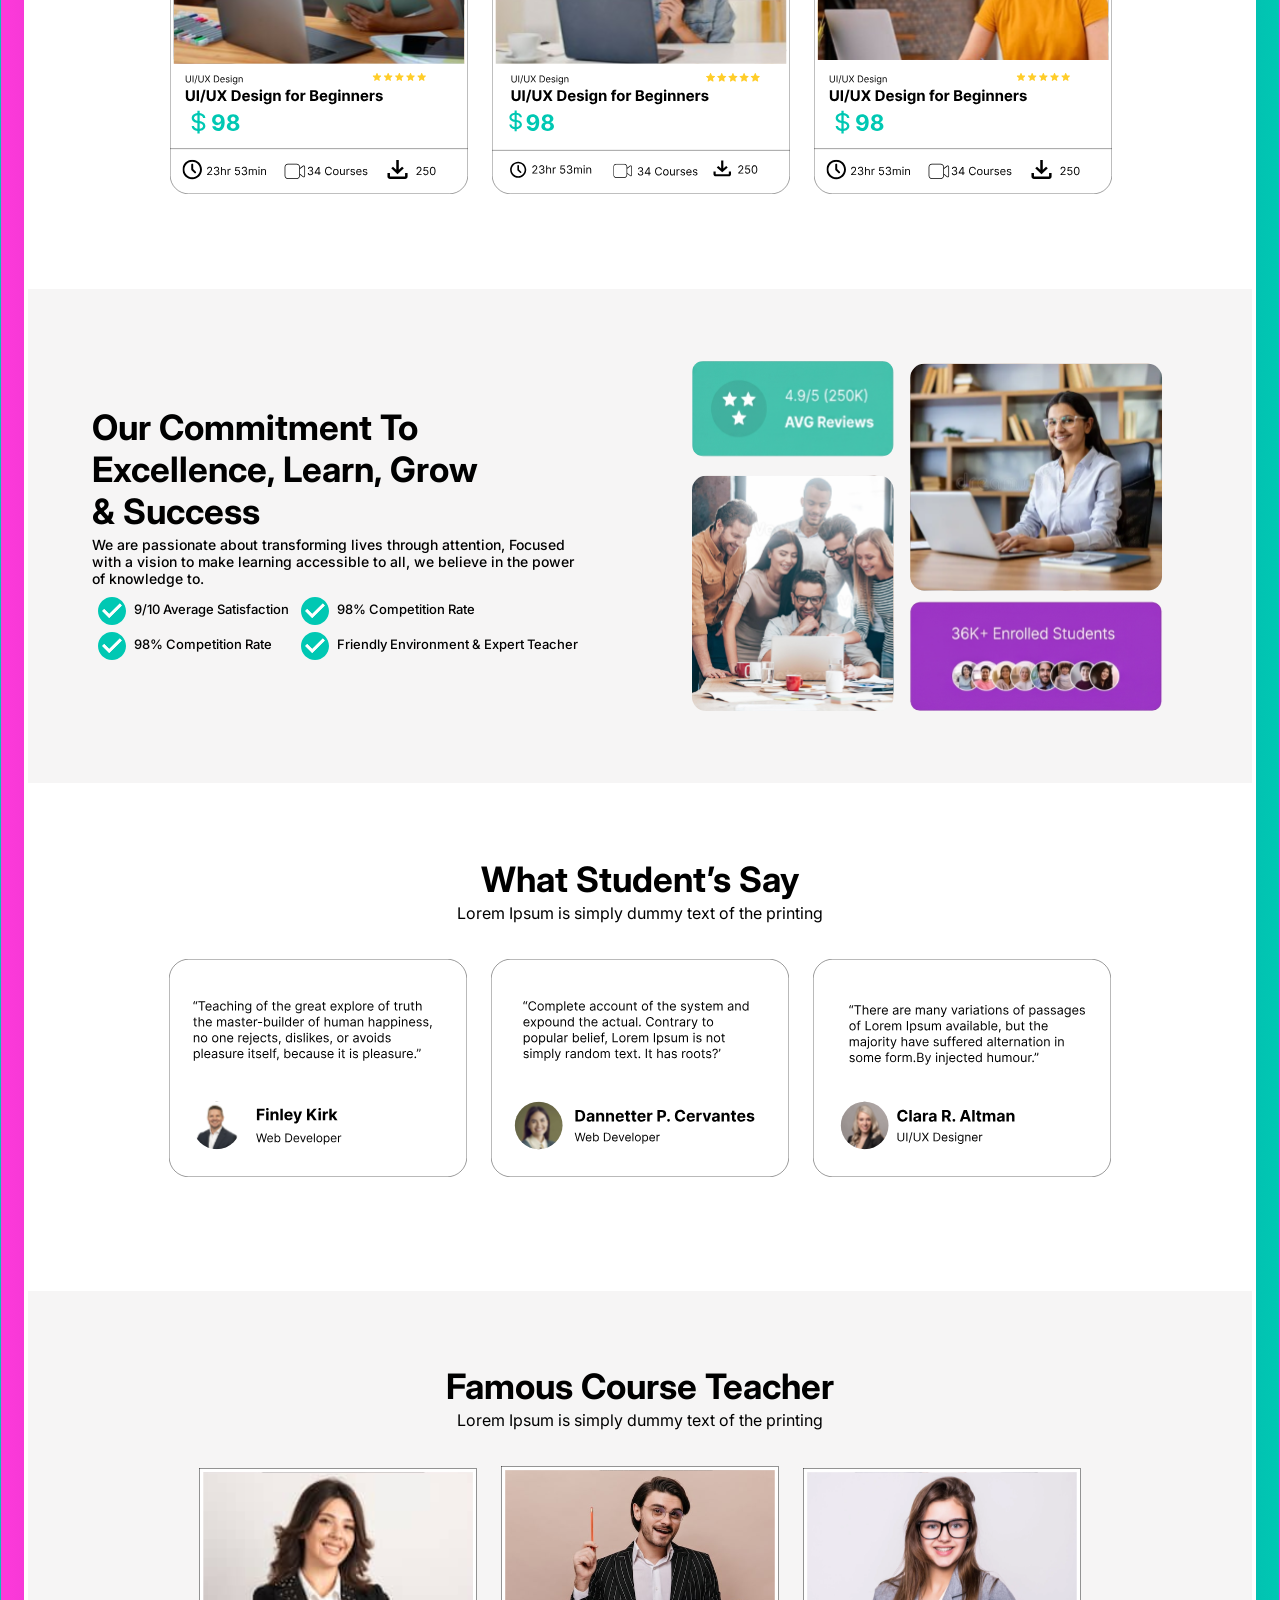
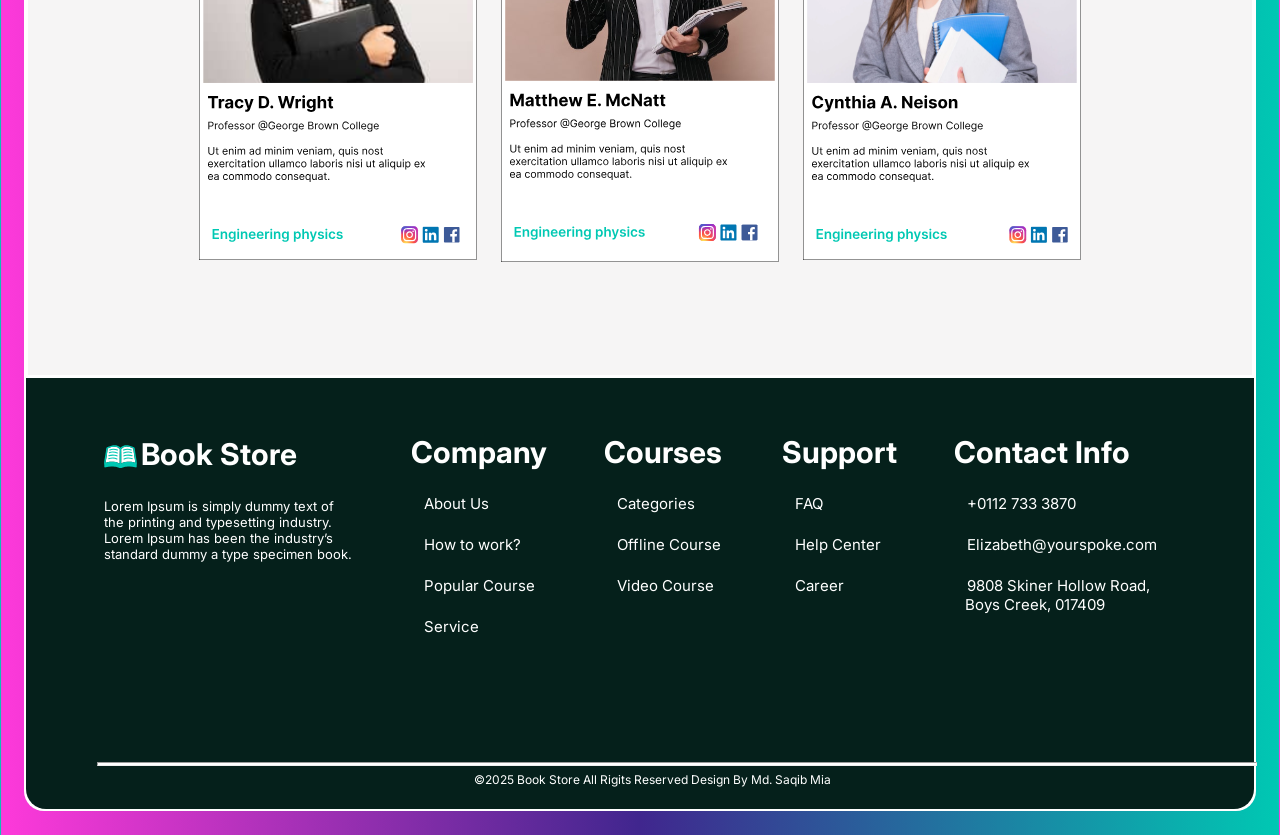
==== commit 5d7df154: "update" ====
--- a/Project_1/index.html
+++ b/Project_1/index.html
@@ -15,7 +15,7 @@
                 <span class="company-name">Book Store</span>
             </div>
          <ul class="navbutton">
-             <li><a href="#">Home</a></li>
+             <li><a href="#" class="active">Home</a></li>
              <li><a href="#">About Us</a></li>
              <li><a href="#">All Courses</a></li>
              <li><a href="#">Contact Us</a></li>
@@ -226,24 +226,43 @@
                 </div>
                 <div class="Company">
                     <h4>Company</h4>
-                    <p>About Us<br><br>How to work?<br><br>Popular Course<br><br>Service</p>
+                    <ul class="Company-info-list">
+                        <li><a href="#">About Us</a></li>
+                        <li><a href="#">How to work?</a></li>
+                        <li><a href="#">Popular Course</a></li>
+                        <li><a href="#">Service</a></li>
+                    </ul>
                 </div>
                 <div class="Courses-info">
                     <h4>Courses</h4>
-                    <p>Categories<br><br>Offline Courses<br><br>Video Courses</p>
+                    <ul class="Courses-info-list">
+                        <li><a href="#">Categories</a></li>
+                        <li><a href="#">Offline Course</a></li>
+                        <li><a href="#">Video Course</a></li>
+                    </ul>
                 </div>
                 <div class="Support-info">
                     <h4>Support</h4>
-                    <p>FAQ<br><br>Help Center<br><br>Career<br><br>Privacy</p>
+                    <ul class="Support-info-list">
+                        <li><a href="#">FAQ</a></li>
+                        <li><a href="#">Help Center</a></li>
+                        <li><a href="#">Career</a></li>
+                    </ul>
                 </div>
                 <div class="Contact-info">
                     <h4>Contact Info</h4>
-                    <p>+0112 733 3870<br><br>Elizabeth@yourspoke.com<br><br>9808 Skiner Hollow Road,<br>Boys Creek,<br>017409</p>
+                    <ul class="Contact-info-list">
+                        <li><a href="#">+0112 733 3870</a></li>
+                        <li><a href="#">Elizabeth@yourspoke.com</a></li>
+                        <li><a href="#">9808 Skiner Hollow Road, <br>Boys Creek, 017409</a></li>
+                    </ul>
                 </div>
             </div>
             <hr class="horizontal-ruler">
             <p class="copyright">©2025 Book Store  All Rigits Reserved Design By Md. Saqib Mia</p>
         </footer>
+        <!-- HERO-CONTAINER ENDS -->
+         
         
      </div>
  </body>
--- a/Project_1/style.css
+++ b/Project_1/style.css
@@ -40,11 +40,24 @@
     display: flex;
     gap: 25px;
     color: #141414;
-    
     list-style-type: none;
     align-items: center;
     font-weight: 400;
     text-align: center;
+}
+.navbutton a{
+    font-size: 14px;
+    color: #0a0a0a;
+    text-decoration-line: none;
+    font-weight: bold;
+    text-decoration: none;
+    transition: 0.3s;
+}
+.navbutton a:hover{
+    color: #00d4ff;
+}
+.navbutton a.active ,.navbutton a:hover{
+    color:#00C8B3
 }
 .logo {
     display:flex;
@@ -59,13 +72,6 @@
      font-weight: bold;
      color: #00C8B3;
      font-size: 20px;    
-}
-.navbutton a{
-    
-    font-size: 14px;
-    color: #0a0a0a;
-    text-decoration-line: none;
-    font-weight: bold;
 }
 .sign-btn {
     background-color: #00C8B3;
@@ -79,8 +85,8 @@
     list-style-type: none;
     text-decoration: none;
     justify-content: center;  
-}
-
+    cursor: pointer;
+}
 .hero-top{
     display:flex;
     justify-content: space-between;
@@ -421,7 +427,7 @@
     padding-bottom: 20px;
 }
 .info-company-about p{
-    font-size: 14px;
+    font-size: 13px;
     padding-bottom: 20px;
 }
 .Company{
@@ -431,8 +437,21 @@
     font-size: 30px;
     padding-bottom: 20px;
 }
-.Company p{
-    font-size: 18px;
+.Company-info-list{
+    font-size: 15px;
+    list-style-type: none;
+    align-items: center;
+    font-weight: 400;
+    text-align: left;
+    justify-content: space-between;
+    padding-left: 10px;
+}
+.Company-info-list li{
+    padding-bottom: 20px;
+}
+.Company-info-list a{
+    color: #FFFFFF;
+    text-decoration-line: none;
 }
 .Courses-info{
     padding-left: 10px;
@@ -441,8 +460,21 @@
     font-size: 30px;
     padding-bottom: 20px;
 }
-.Courses-info p{
-    font-size: 18px;
+.Courses-info-list{
+    font-size: 15px;
+    list-style-type: none;
+    align-items: center;
+    font-weight: 400;
+    text-align: left;
+    justify-content: space-between;
+    padding-left: 10px;
+}
+.Courses-info-list li{
+    padding-bottom: 20px;
+}
+.Courses-info-list a{
+    color: #FFFFFF;
+    text-decoration-line: none;
 }
 .Support-info{
     padding-left: 10px;
@@ -451,8 +483,23 @@
     font-size: 30px;
     padding-bottom: 20px;
 }
-.Support-info p{
-    font-size: 18px;
+.Support-info-list{
+    color: #FFFFFF;
+    font-size: 15px;
+    list-style-type: none;
+    align-items: center;
+    font-weight: 400;
+    text-align: left;
+    justify-content: space-between;
+    padding-left: 10px;
+}
+.Support-info-list li{
+    padding-bottom: 20px;
+}
+.Support-info-list a{
+    color: #FFFFFF;
+    text-decoration-line: none;
+    gap: 0px;
 }
 .Contact-info{
     padding-left: 10px;
@@ -461,13 +508,31 @@
     font-size: 30px;
     padding-bottom: 20px;
 }
-.Contact-info p{
-    font-size: 18px;
+.Contact-info-list{
+    color: #FFFFFF;
+    font-size: 15px;
+    list-style-type: none;
+    align-items: center;
+    font-weight: 400;
+    text-align: left;
+    justify-content: space-between;
+    padding-left: 10px;
+}
+.Contact-info-list li{
+    padding-bottom: 20px;
+}
+.Contact-info-list a{
+    color: #FFFFFF;
+    text-decoration-line: none;
+}
+.Company-info-list a:hover , .Courses-info-list a:hover , .Support-info-list a:hover , .Contact-info-list a:hover{
+    color: #56E496;
+    transform:translateX(5px);
 }
 .horizontal-ruler{
     width: 1160px;
     height: 1px;
-    margin-top: 40px;
+    margin-top: 100px;
     align-items: center;
     justify-content: center;
     background-color: #FFFFFF;
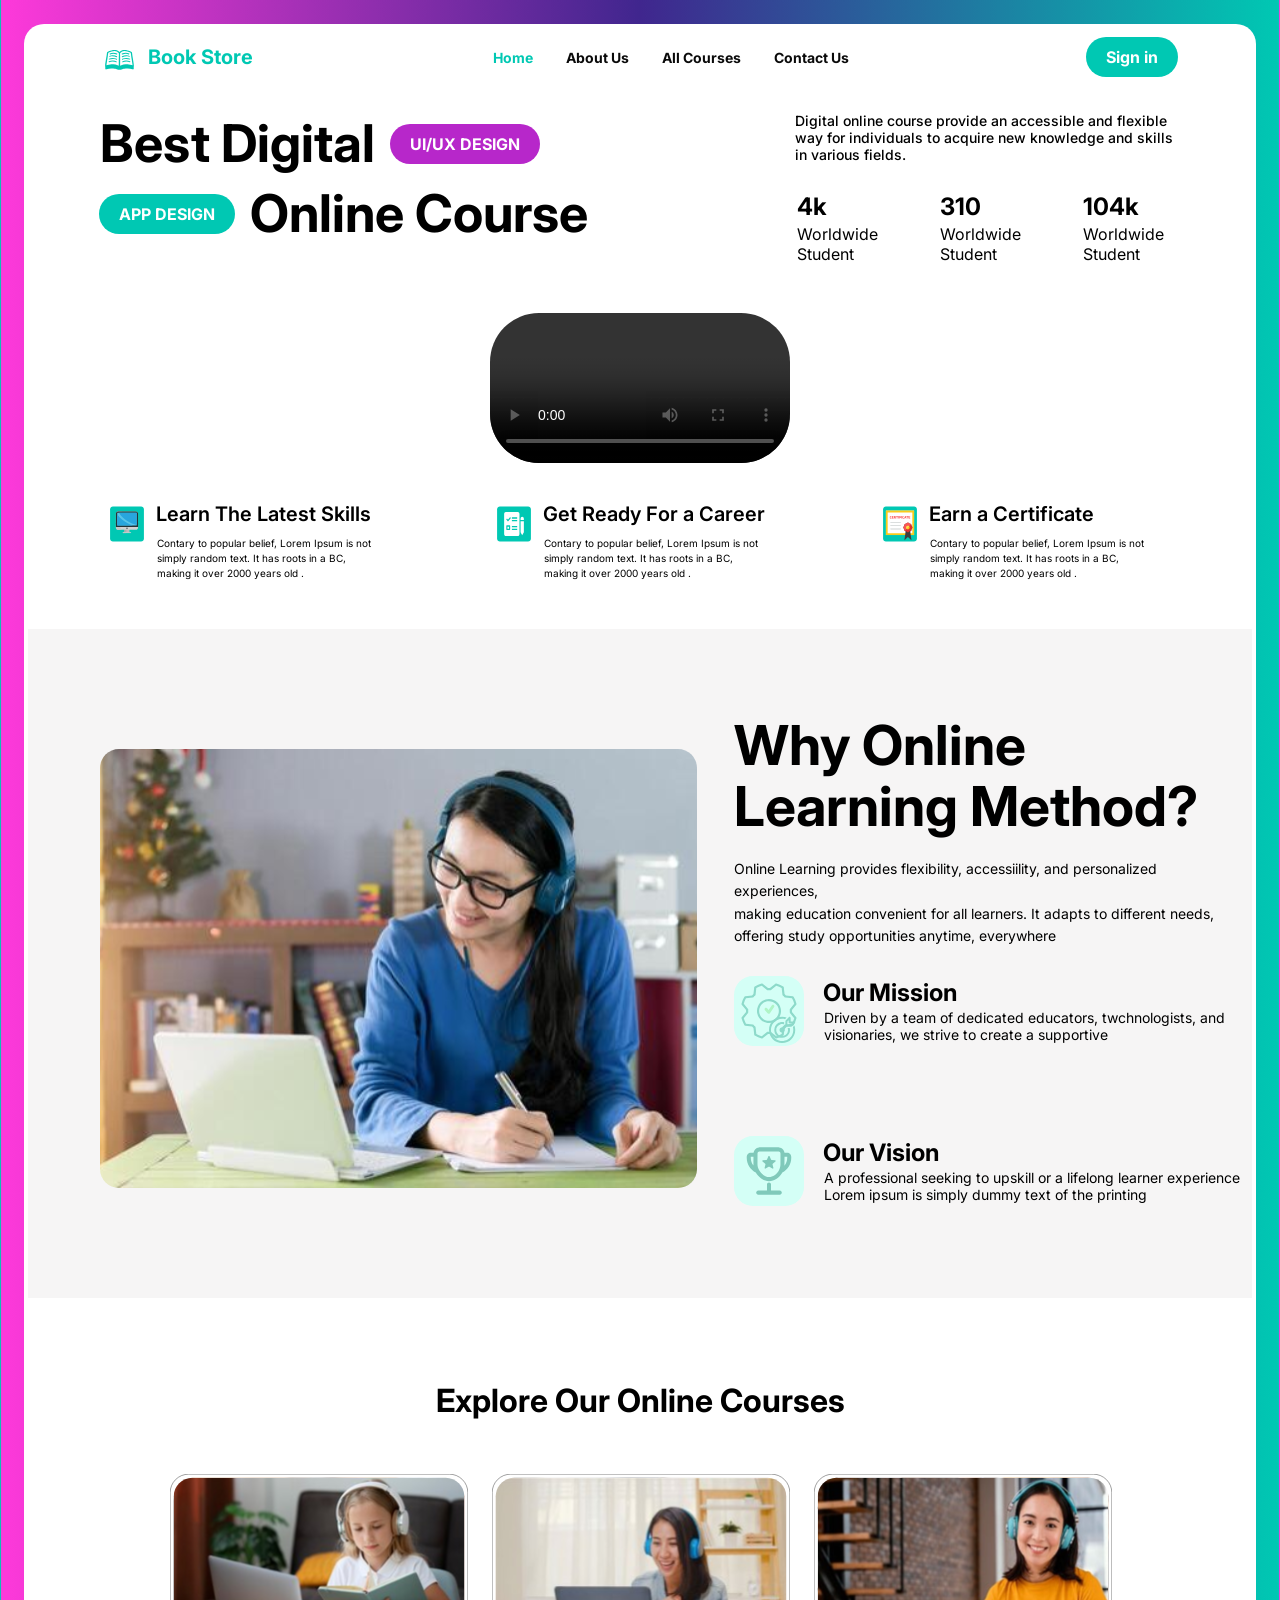
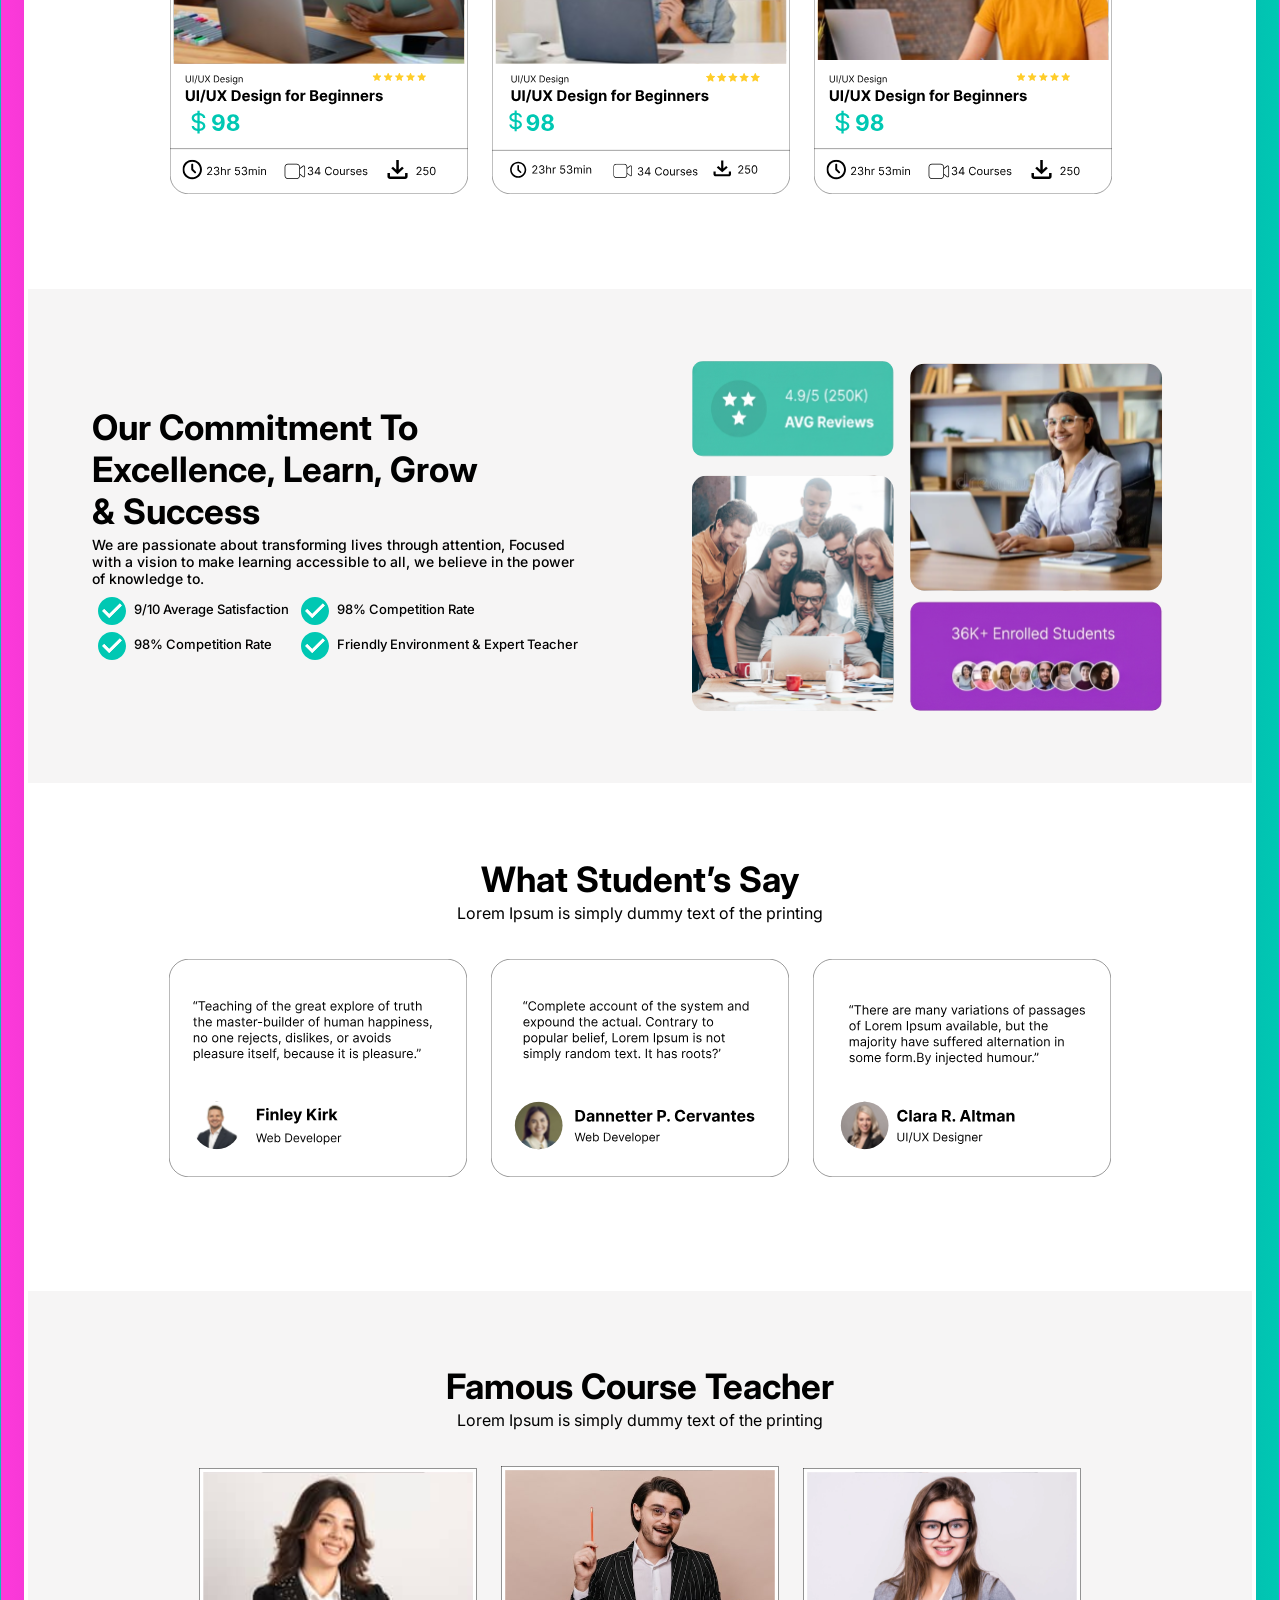
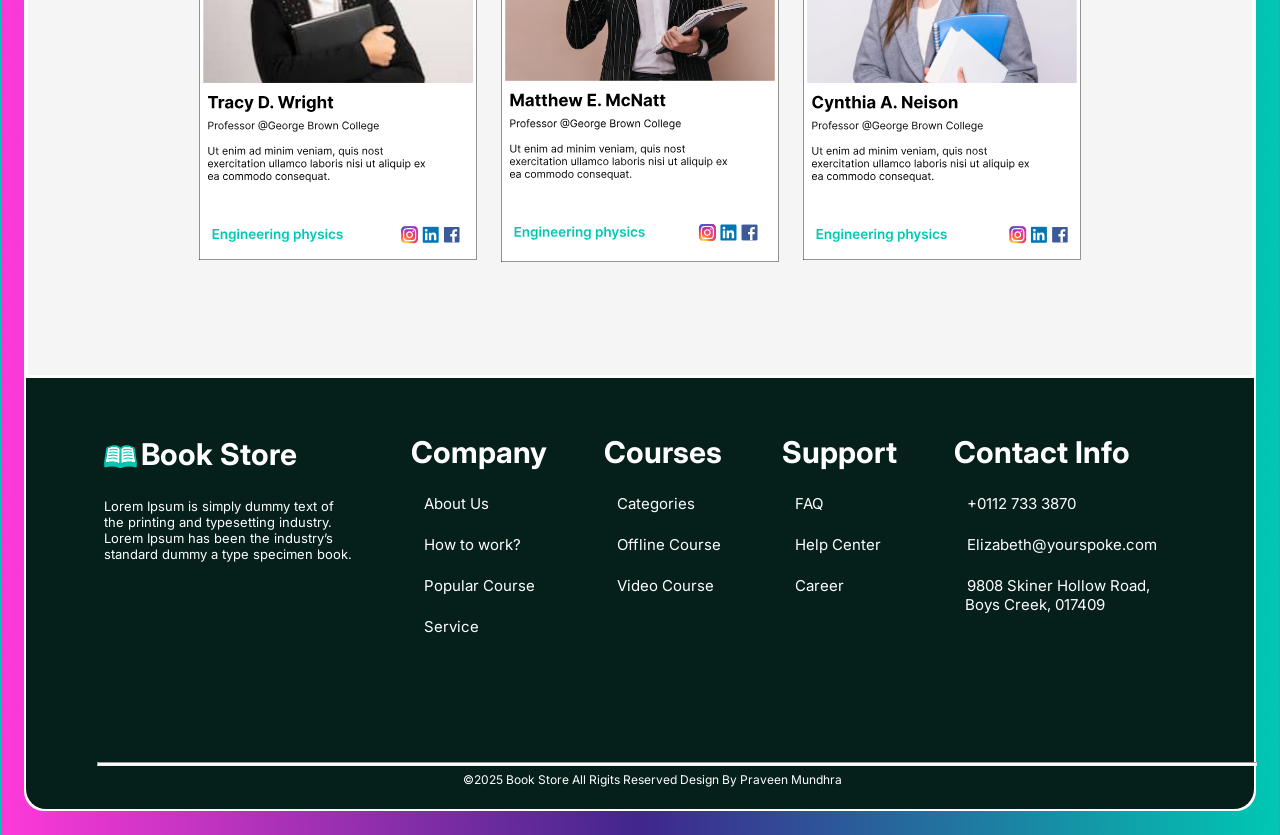
==== commit 162fc53d: "update" ====
--- a/Project_1/index.html
+++ b/Project_1/index.html
@@ -259,7 +259,7 @@
                 </div>
             </div>
             <hr class="horizontal-ruler">
-            <p class="copyright">©2025 Book Store  All Rigits Reserved Design By Md. Saqib Mia</p>
+            <p class="copyright">©2025 Book Store  All Rigits Reserved Design By Praveen Mundhra</p>
         </footer>
         <!-- HERO-CONTAINER ENDS -->
          
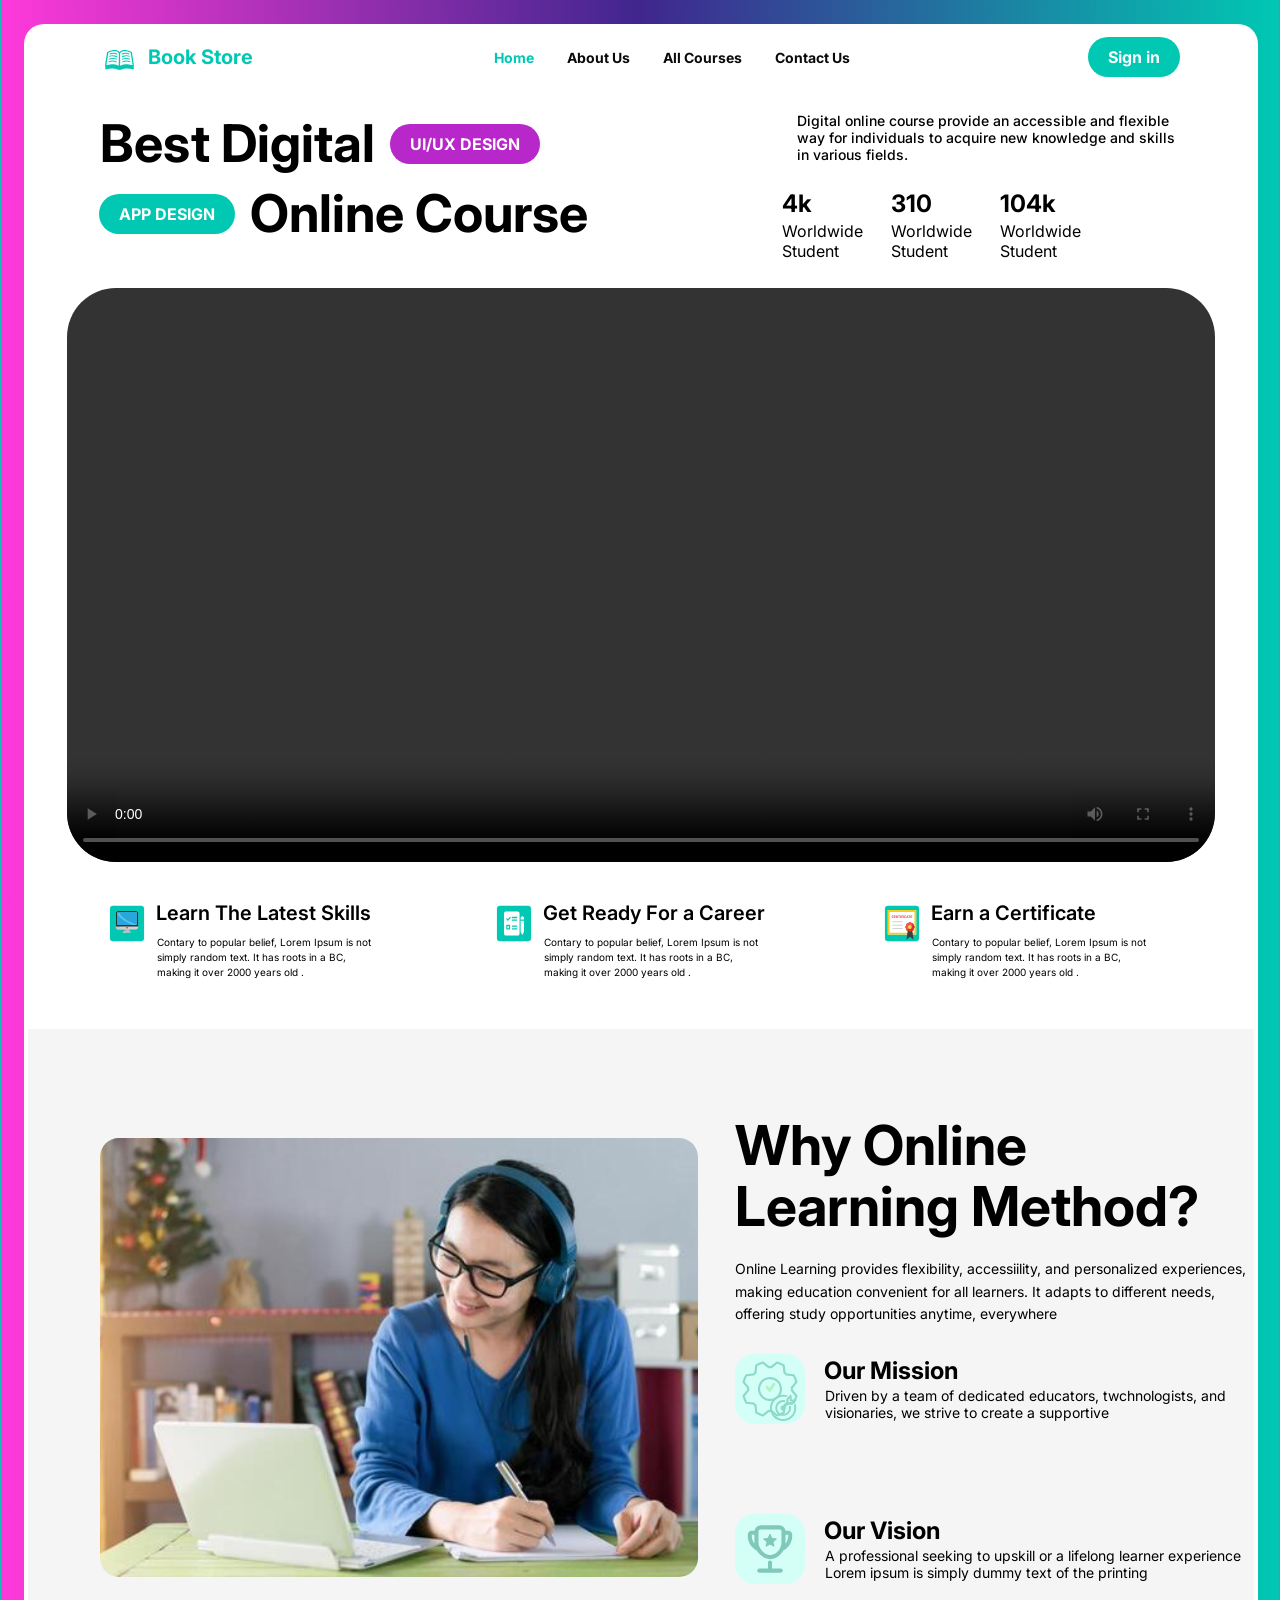
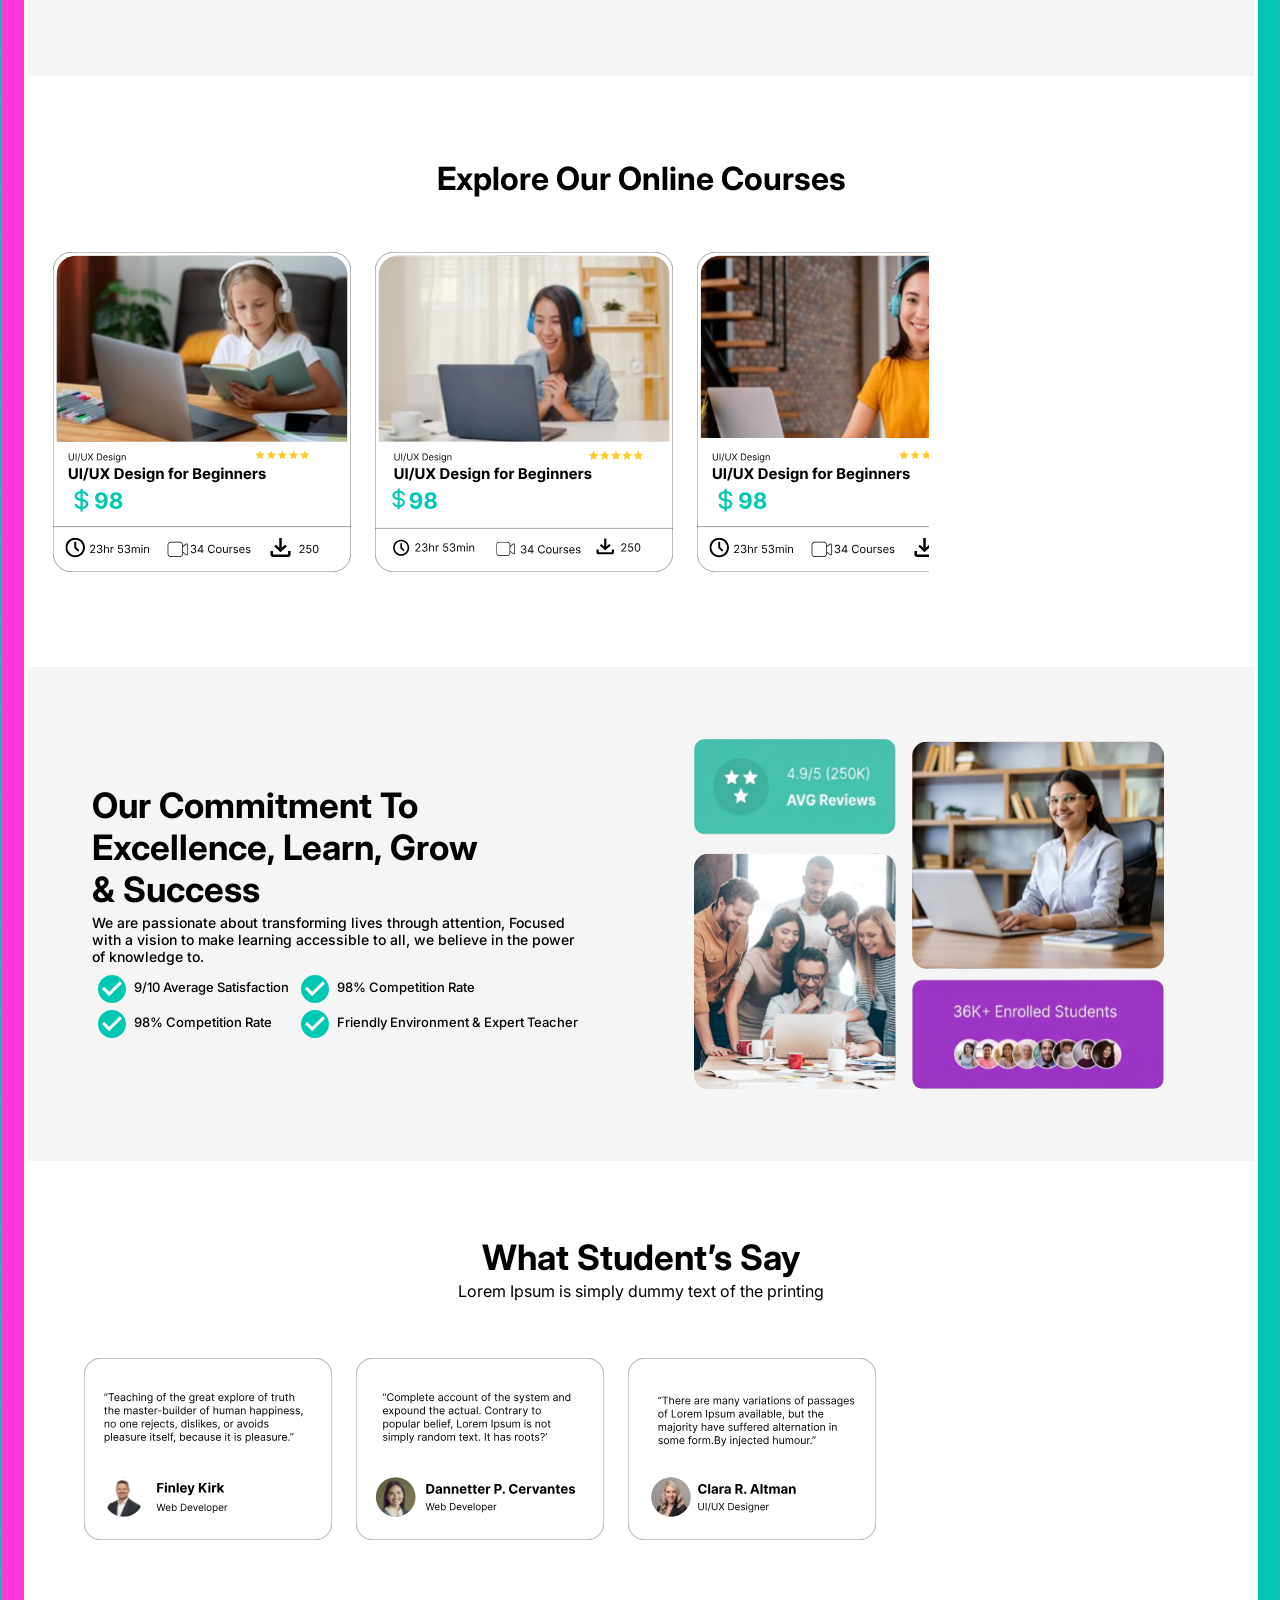
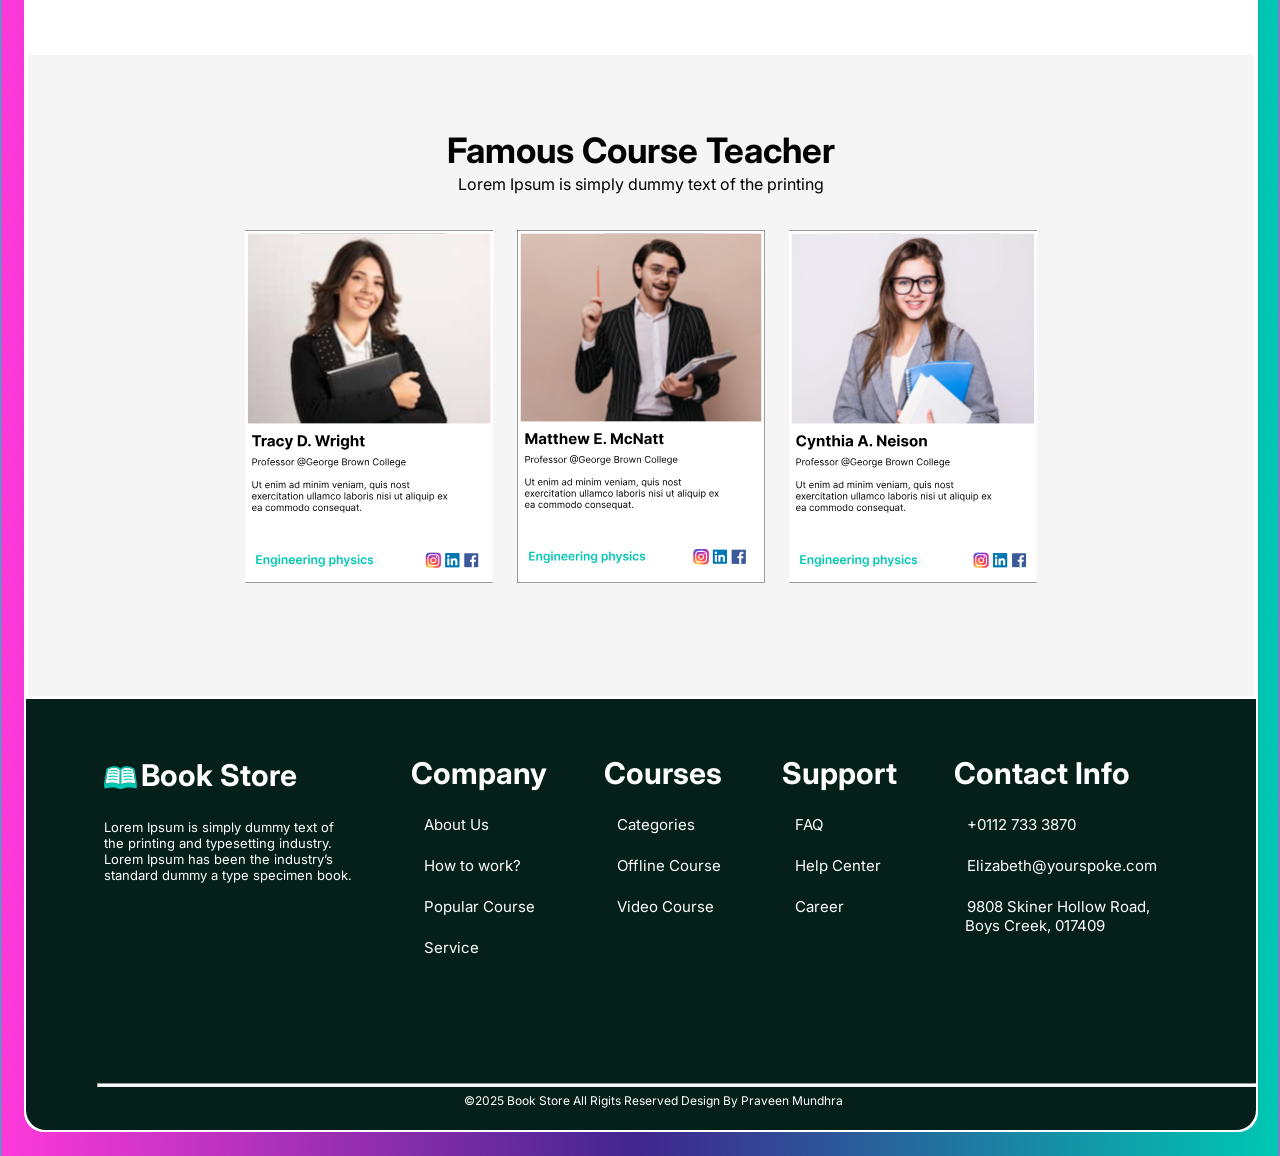
==== commit 36b816d8: "update" ====
--- a/Project_1/index.html
+++ b/Project_1/index.html
@@ -191,11 +191,13 @@
                    <h2>What Student’s Say</h2>
                    <p>Lorem Ipsum is simply dummy text of the printing </p>
                 </div>
+                <section class="horizontal-scroll">
                 <div class="testimonials">
                     <img src="./images/testimonials-1.svg" alt="testimonials-1">
                     <img src="./images/testimonials-2.svg" alt="testimonials-2">
                     <img src="./images/testimonials-3.svg" alt="testimonials-3">
                 </div>
+                </section>
             </div>
             <!-- TESTIMONIALS ENDS -->
 
@@ -205,11 +207,13 @@
                    <h2>Famous Course Teacher</h2>
                    <p>Lorem Ipsum is simply dummy text of the printing </p>
               </div>
-              <div class="teacchers">
+              
+              <div class="teachers">
                 <img src="./images/teacher-1.svg" alt="">
                 <img src="./images/teacher-2.svg" alt="">
                 <img src="./images/teacher-3.svg" alt="">
               </div>
+              
             </div>
             <!-- TEACHERS ENDS -->
         </main>
--- a/Project_1/style.css
+++ b/Project_1/style.css
@@ -1,15 +1,12 @@
 @import url('https://fonts.googleapis.com/css2?family=Inter:wght@100..900&display=swap');
-
 .dummy {
     font-family: "Inter", sans-serif;
 }
-
 :root {
     --accent-mint: #00C8B3;
     --regular-white: #FFFFFF;
     --light-purple: #B727CA;
 }
-
 * {
     margin: 1px;
     padding: 1px;
@@ -17,6 +14,7 @@
 }
 
 body {
+    width: 100%;
     font-family: "Inter", sans-serif;
     padding: 20px;
     background: linear-gradient(to right,#FE39DA,#40268E, #00C8B3);
@@ -148,11 +146,9 @@
     margin-top: 10px;
     margin-right: 8px;
     text-align: left;
-
 }
 .stats-item{
-   padding: 4px 18px; 
-   padding-right: 18px;
+   gap: 20px; 
 }
 .stats-item\h2{
     font-size: 30px;
@@ -165,11 +161,12 @@
     align-items: center;
     justify-content: center;
     align-items: center;
-    width: 100%;
-    margin: 20px auto;
+    padding-left: 20px;
+    padding-right: 20px;
 }
 .video-placeholder video{
     border-radius: 50px;
+    width: 100%;
     max-width: 1150px;
     height: auto;
 }
@@ -190,14 +187,14 @@
     
 }
 .outcomes-1 img{
-    width: 150px;
-    height:150px;
+    width: 100%;
+    max-width: 150px;
+    height:auto;
     margin-right: -50px;
     margin-left: -30px;
     margin-top: -50px;
     margin-bottom: 20px;
 }
-
 .text h4{
     margin: 0;
     font-size: 20px;
@@ -208,7 +205,6 @@
     line-height: 1.5;
     font-size: 10px;
 }
-
 .hero-middle-top{
     background-color: #F6F5F5;
     display: flex;
@@ -219,7 +215,8 @@
 }
 .hero-middle-top img{
     border-radius: 20px;
-    width: 600px;
+    width:100%;
+    max-width: 600px;
     height: auto; 
     margin-left: 70px;
     margin-top: 50px;
@@ -288,6 +285,7 @@
 }
 .horizontal-scroll{
     width:100%;
+    max-width: 900px;
     padding: 20px 0;
 }
 .Courses{
@@ -298,7 +296,6 @@
     padding: 10px 20px;
     scroll-behavior: smooth;
     align-items: center;
-    justify-content: center;
 }
 .Courses img {
     width: 300px;
@@ -340,7 +337,6 @@
 .review-box{
     display: flex;
 }
-
 .reviews p{
     font-size: 13px;
     padding-top: 5px;
@@ -354,7 +350,8 @@
     height: auto;
 }
 .review-icon{
-    width: 500px;
+    width: 100%;
+    max-width: 500px;
     height: auto;
 }
 .hero-middle-testimonials{
@@ -372,12 +369,29 @@
     padding-top: 30px;
     gap: 20px;
     align-items: center;
+    padding-bottom: 20px;
+    overflow-x: auto;
+    overflow-y: hidden;
+    white-space: nowrap;
+    -webkit-overflow-scrolling: touch;
     justify-content: center;
-    padding-bottom: 40px;
 }
 .testimonials img{
-    width:300px;
-    height:auto;  
+    width: 100%;
+    max-width:250px;
+    height:auto; 
+    object-fit: cover;
+    flex-shrink: 0; 
+}
+.testimonials::-webkit-scrollbar {
+    height: 8px;
+}
+.testimonials::-webkit-scrollbar-thumb {
+    background: #888;
+    border-radius: 10px;
+}
+.testimonials::-webkit-scrollbar-track {
+    background: #eee;
 }
 .hero-middle-teacher{
     background-color: #F6F5F5;
@@ -390,17 +404,31 @@
 .hero-middle-teacher-text h2{
     font-size: 35px;
 }
-.teacchers{
+.teachers{
     display: flex;
     padding-top: 30px;
     gap: 20px;
-    align-items: center;
+    overflow-x: auto;
+    overflow-y: hidden;
+    padding-bottom: 40px;
     justify-content: center;
-    padding-bottom: 40px;
-}
-.teacchers img{
-    width:280px;
+}
+.teachers img{
+    object-fit: cover;
+    flex-shrink: 0;
+    width: 100%;
+    max-width:250px;
     height:auto; 
+}
+.teachers::-webkit-scrollbar {
+    height: 8px;
+}
+.teachers::-webkit-scrollbar-thumb {
+    background: #888;
+    border-radius: 10px;
+}
+.teachers::-webkit-scrollbar-track {
+    background: #eee;
 }
 .hero-last{
     background-color: #05201B;
@@ -501,14 +529,14 @@
     text-decoration-line: none;
     gap: 0px;
 }
-.Contact-info{
+  .Contact-info{
     padding-left: 10px;
-}
-.Contact-info h4{
+  }
+  .Contact-info h4{
     font-size: 30px;
     padding-bottom: 20px;
-}
-.Contact-info-list{
+  }
+ .Contact-info-list{
     color: #FFFFFF;
     font-size: 15px;
     list-style-type: none;
@@ -517,20 +545,21 @@
     text-align: left;
     justify-content: space-between;
     padding-left: 10px;
-}
-.Contact-info-list li{
-    padding-bottom: 20px;
-}
-.Contact-info-list a{
+ }
+ .Contact-info-list li{
+    padding-bottom: 20px;
+ }
+ .Contact-info-list a{
     color: #FFFFFF;
     text-decoration-line: none;
-}
-.Company-info-list a:hover , .Courses-info-list a:hover , .Support-info-list a:hover , .Contact-info-list a:hover{
+ }
+ .Company-info-list a:hover , .Courses-info-list a:hover , .Support-info-list a:hover , .Contact-info-list a:hover{
     color: #56E496;
     transform:translateX(5px);
-}
-.horizontal-ruler{
-    width: 1160px;
+ }
+ .horizontal-ruler{
+    width: 100%;
+    max-width: 1160px;
     height: 1px;
     margin-top: 100px;
     align-items: center;
@@ -538,12 +567,157 @@
     background-color: #FFFFFF;
     margin-bottom: 5px;
     border-radius: 0px;
-}
-.copyright {
+ }
+ .copyright {
     text-align: center;
     justify-content: center;
     font-size: 12px;
     padding-left: -50px;
     padding-right: 45px;
     padding-bottom: 20px;
-}
+ }
+
+@media screen and (max-width: 768px){
+
+    
+    .navbar{
+        flex-direction: column;
+        padding: 15px;
+    }
+
+    .navbutton{
+        flex-wrap: wrap;
+        justify-content: center;
+        gap: 12px;
+    }
+
+    .hero-top{
+        flex-direction: column;
+        align-items: center;
+        text-align: center;
+    }
+
+    .title-1-a,
+    .title-1-b{
+        flex-direction: column;
+        gap: 10px;
+    }
+
+    .hero-title1{
+        padding-left: 0;
+    }
+
+    .hero-top-right{
+        width: 100%;
+        text-align: center;
+    }
+
+    .paragraph-1{
+        margin-right: 0;
+    }
+
+    .stats{
+        display: flex;
+        flex-direction: row;
+        justify-content: center;
+        flex-wrap: wrap;
+    }
+
+    .video-placeholder video{
+        width: 100%;
+        border-radius: 20px;
+    }
+
+    .outcomes{
+        flex-direction: column;
+        margin-left: 0;
+    }
+
+    .outcomes-1{
+        flex-direction: row;
+        width: 100%;
+    }
+
+    .hero-middle-top{
+        flex-direction: column;
+        padding: 20px;
+    }
+
+    .hero-middle-top img{
+        width: 100%;
+        max-width: 100%;
+        margin: 0;
+    }
+
+    .right-content{
+        margin: 0;
+        text-align: center;
+    }
+
+    .mission-vision{
+        display: flex;
+        justify-content: center;
+        padding: 40px;
+    }
+
+    .mission-vision img{
+        width: 60px;
+        height: auto;
+        padding-left: 0px;
+    }
+
+    .mission-vision h4{
+        text-align: left;
+        
+    }
+    .mission-vision p{
+        text-align: left;
+        
+    }
+
+    .Courses{
+        justify-content: flex-start;
+    }
+
+    .hero-middle-review{
+        flex-direction: column;
+        text-align: center;
+        padding: 30px 20px;
+    }
+
+    .review-box{
+        flex-direction: column;
+    }
+
+    .review-icon{
+        width: 100%;
+        max-width: 350px;
+    }
+
+    .testimonials{
+        flex-direction: row;
+    }
+
+    .teachers{
+        flex-direction: row;
+    }
+
+    .testimonials img,
+    .teachers img{
+        width: 90%;
+        max-width: 300px;
+    }
+
+    .information{
+        flex-direction: column;
+    }
+
+    .hero-last{
+        padding-left: 20px;
+        padding-right: 20px;
+    }
+
+    .horizontal-ruler{
+        width: 100%;
+    }
+}
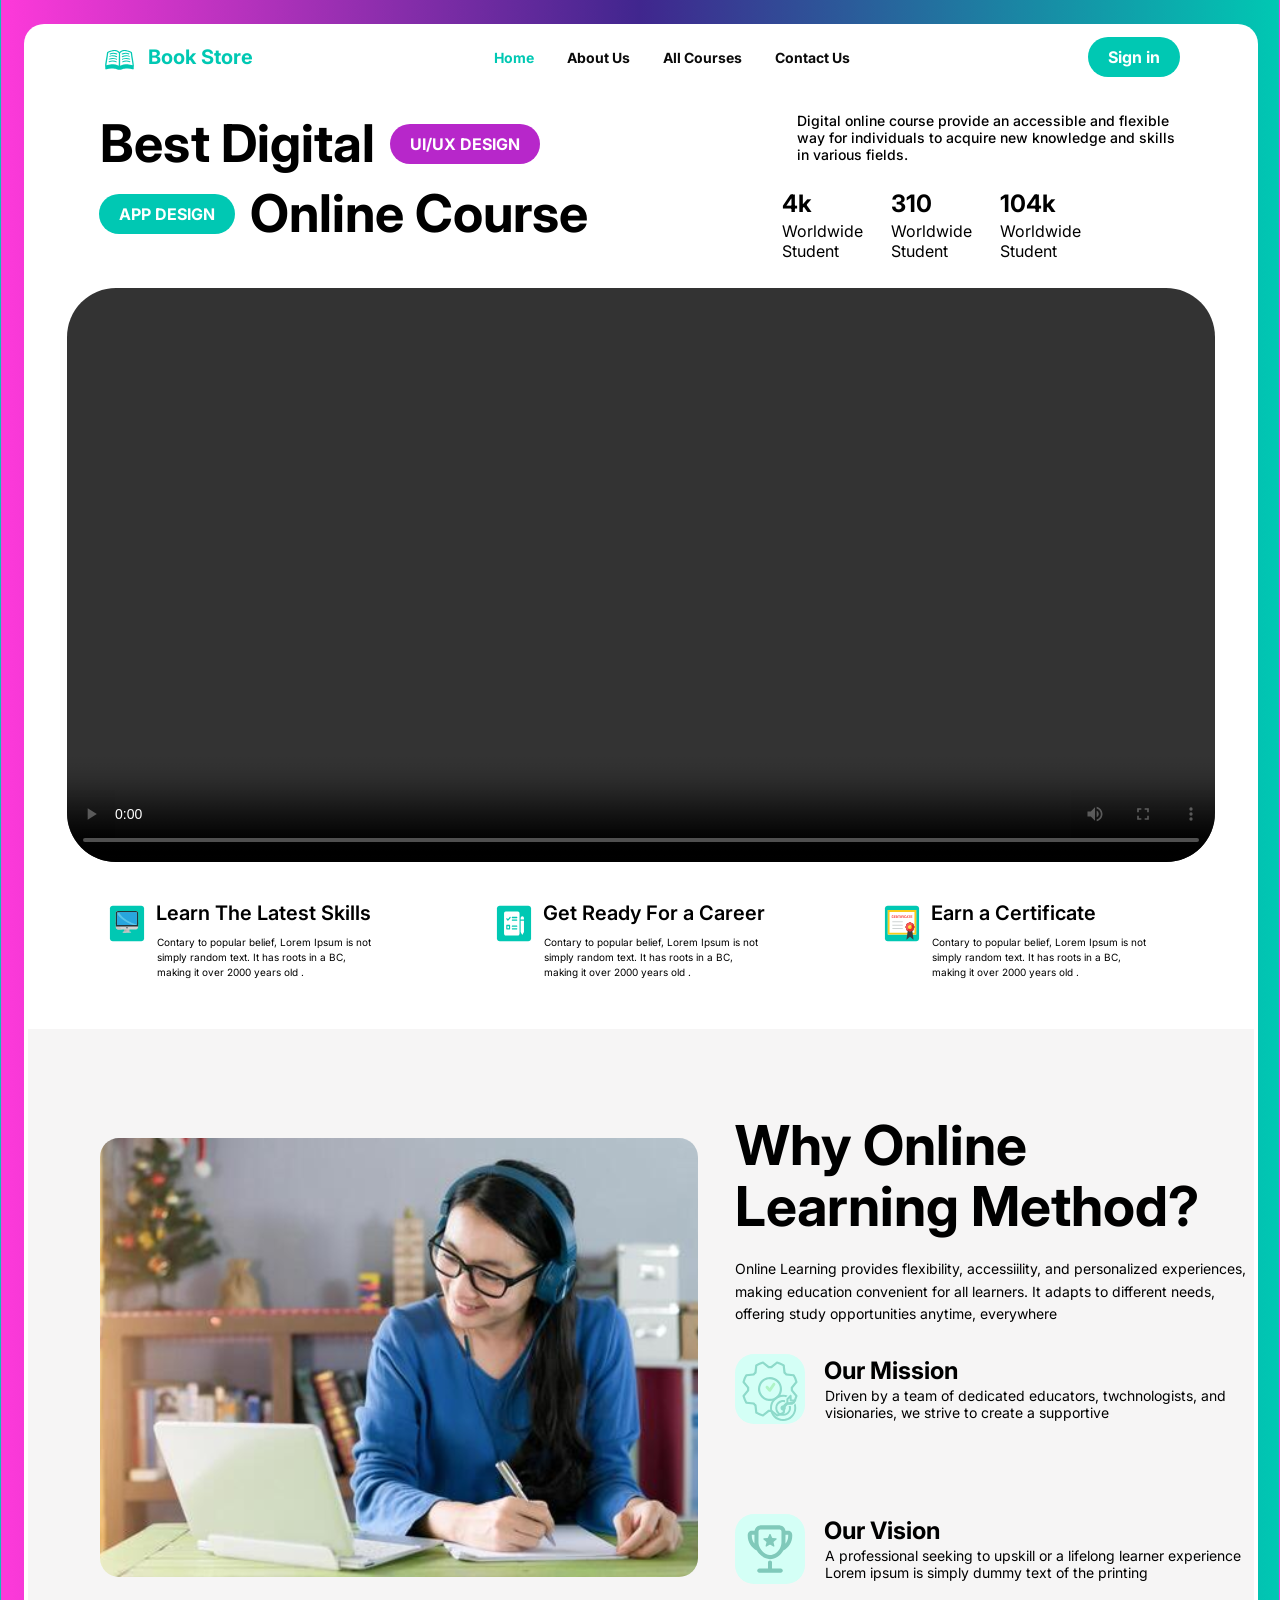
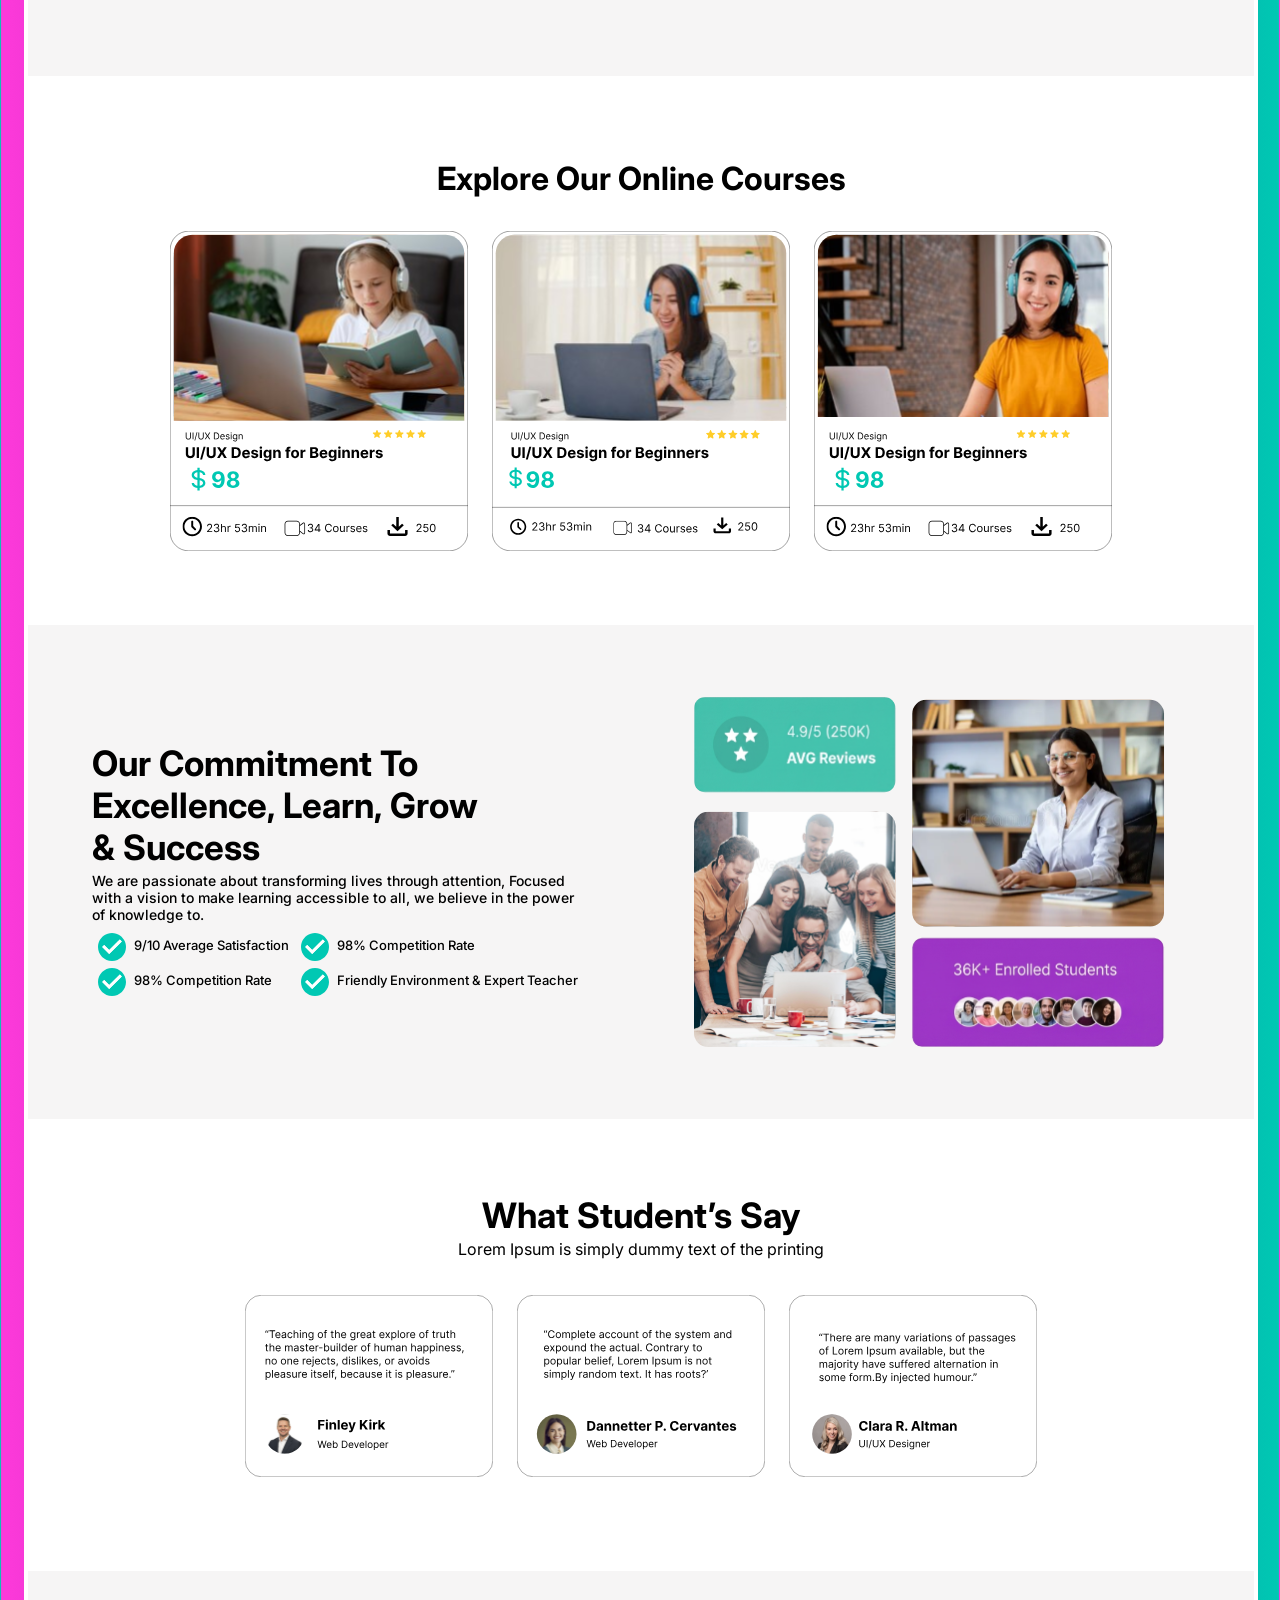
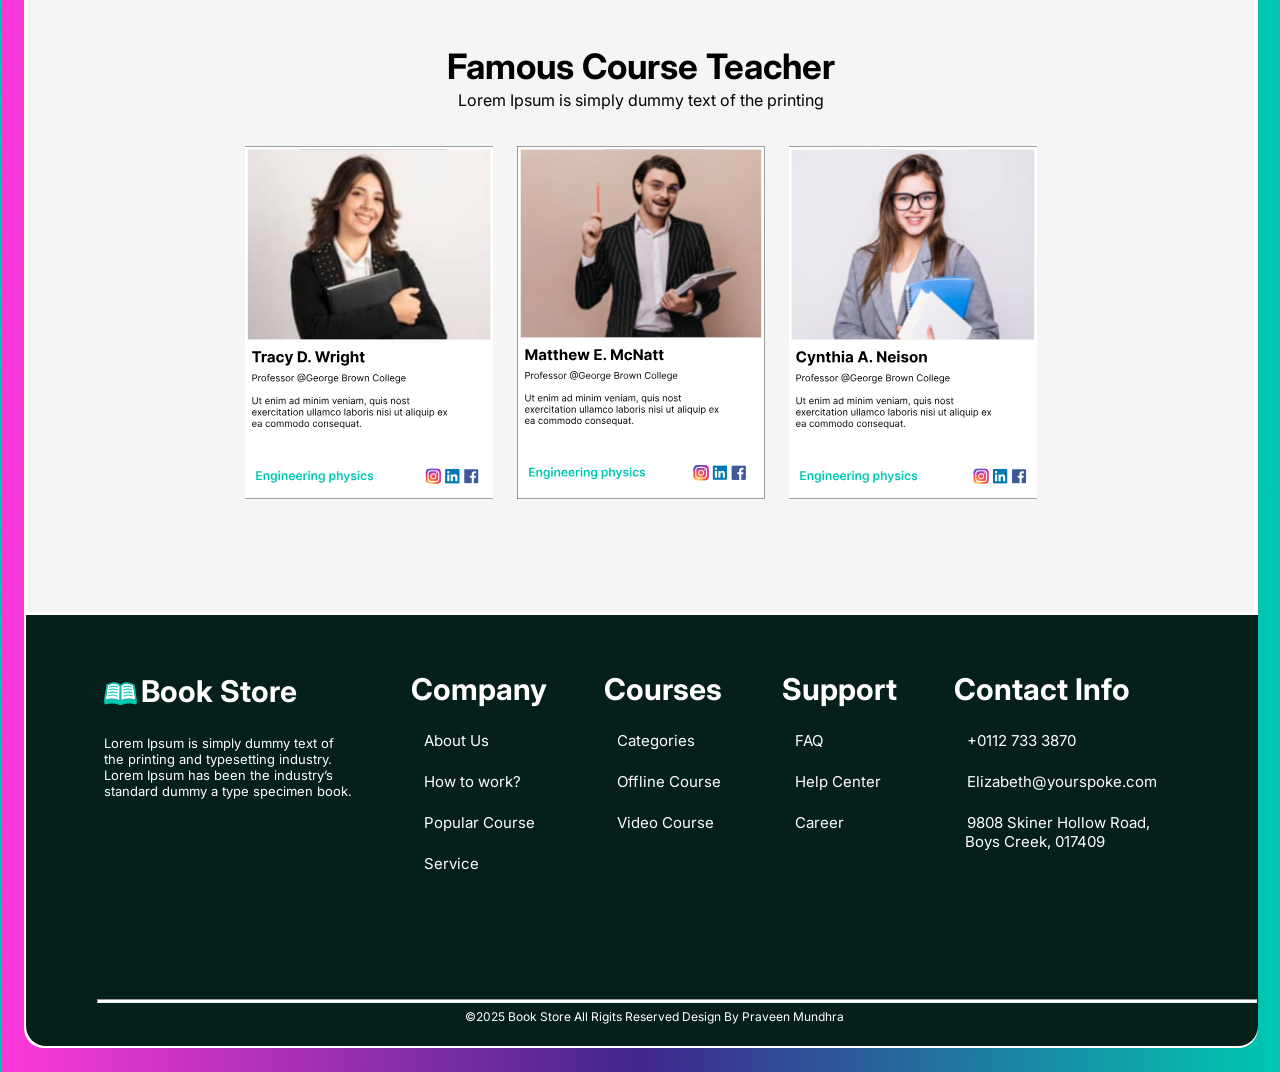
==== commit 847c4cc9: "update" ====
--- a/Project_1/index.html
+++ b/Project_1/index.html
@@ -140,7 +140,7 @@
             <!-- Online Courses Starts -->
              <div class="online-courses">
                 <h3>Explore Our Online Courses</h3>
-                <section class="horizontal-scroll">
+                
                  <div class="Courses">
                   <!-- Course-1 -->
                   <img src="./images/Course-1.svg" alt="Course-1">
@@ -149,7 +149,7 @@
                   <!-- Course-3 -->
                   <img src="./images/Course-3.svg" alt="Course-3">
                  </div>
-                </section>
+                
              </div>
              <!-- Online Courses Ends -->
 
@@ -191,13 +191,13 @@
                    <h2>What Student’s Say</h2>
                    <p>Lorem Ipsum is simply dummy text of the printing </p>
                 </div>
-                <section class="horizontal-scroll">
+                
                 <div class="testimonials">
                     <img src="./images/testimonials-1.svg" alt="testimonials-1">
                     <img src="./images/testimonials-2.svg" alt="testimonials-2">
                     <img src="./images/testimonials-3.svg" alt="testimonials-3">
                 </div>
-                </section>
+               
             </div>
             <!-- TESTIMONIALS ENDS -->
 
--- a/Project_1/style.css
+++ b/Project_1/style.css
@@ -285,7 +285,7 @@
 }
 .horizontal-scroll{
     width:100%;
-    max-width: 900px;
+    max-width: 700px;
     padding: 20px 0;
 }
 .Courses{
@@ -296,6 +296,7 @@
     padding: 10px 20px;
     scroll-behavior: smooth;
     align-items: center;
+    justify-content: center;
 }
 .Courses img {
     width: 300px;
@@ -303,6 +304,7 @@
     object-fit: cover;
     flex-shrink: 0;
     padding-bottom: 60px;
+    
 }
 .Courses::-webkit-scrollbar {
     height: 8px;
@@ -357,6 +359,7 @@
 .hero-middle-testimonials{
     padding-top: 70px;
     padding-bottom: 70px;
+    justify-content: center;
 }
 .hero-middle-testimonials-text{
     text-align: center;
@@ -368,12 +371,9 @@
     display: flex;
     padding-top: 30px;
     gap: 20px;
-    align-items: center;
     padding-bottom: 20px;
     overflow-x: auto;
     overflow-y: hidden;
-    white-space: nowrap;
-    -webkit-overflow-scrolling: touch;
     justify-content: center;
 }
 .testimonials img{
@@ -437,6 +437,7 @@
     padding-left: 70px;
     border-bottom-left-radius: 20px;
     border-bottom-right-radius: 20px;
+    width:100%;
 }
 .information{
     display: flex;
@@ -504,14 +505,14 @@
     color: #FFFFFF;
     text-decoration-line: none;
 }
-.Support-info{
+ .Support-info{
     padding-left: 10px;
-}
-.Support-info h4{
+ }
+ .Support-info h4{
     font-size: 30px;
     padding-bottom: 20px;
-}
-.Support-info-list{
+ }
+ .Support-info-list{
     color: #FFFFFF;
     font-size: 15px;
     list-style-type: none;
@@ -520,22 +521,22 @@
     text-align: left;
     justify-content: space-between;
     padding-left: 10px;
-}
-.Support-info-list li{
-    padding-bottom: 20px;
-}
-.Support-info-list a{
+ }
+ .Support-info-list li{
+    padding-bottom: 20px;
+ }
+ .Support-info-list a{
     color: #FFFFFF;
     text-decoration-line: none;
     gap: 0px;
-}
-  .Contact-info{
+ }
+ .Contact-info{
     padding-left: 10px;
-  }
-  .Contact-info h4{
+ }
+ .Contact-info h4{
     font-size: 30px;
     padding-bottom: 20px;
-  }
+ }
  .Contact-info-list{
     color: #FFFFFF;
     font-size: 15px;
@@ -676,6 +677,7 @@
     }
 
     .Courses{
+        display: flex;
         justify-content: flex-start;
     }
 
@@ -695,11 +697,13 @@
     }
 
     .testimonials{
-        flex-direction: row;
+        display: flex;
+        justify-content: flex-start;
     }
 
     .teachers{
-        flex-direction: row;
+        display: flex;
+        justify-content: flex-start;
     }
 
     .testimonials img,
@@ -708,16 +712,21 @@
         max-width: 300px;
     }
 
+    .hero-last{       
+        padding-left: 20px;
+        padding-right: 20px;
+    }
+
     .information{
         flex-direction: column;
-    }
-
-    .hero-last{
-        padding-left: 20px;
-        padding-right: 20px;
-    }
-
+        padding: 7px;
+    }
+    .Company-info-list li, .Courses-info-list li, .Contact-info-list li, .Support-info-list li{
+        list-style-type: disc;
+        padding: 7px;
+    }
+    
     .horizontal-ruler{
         width: 100%;
     }
-}+}
